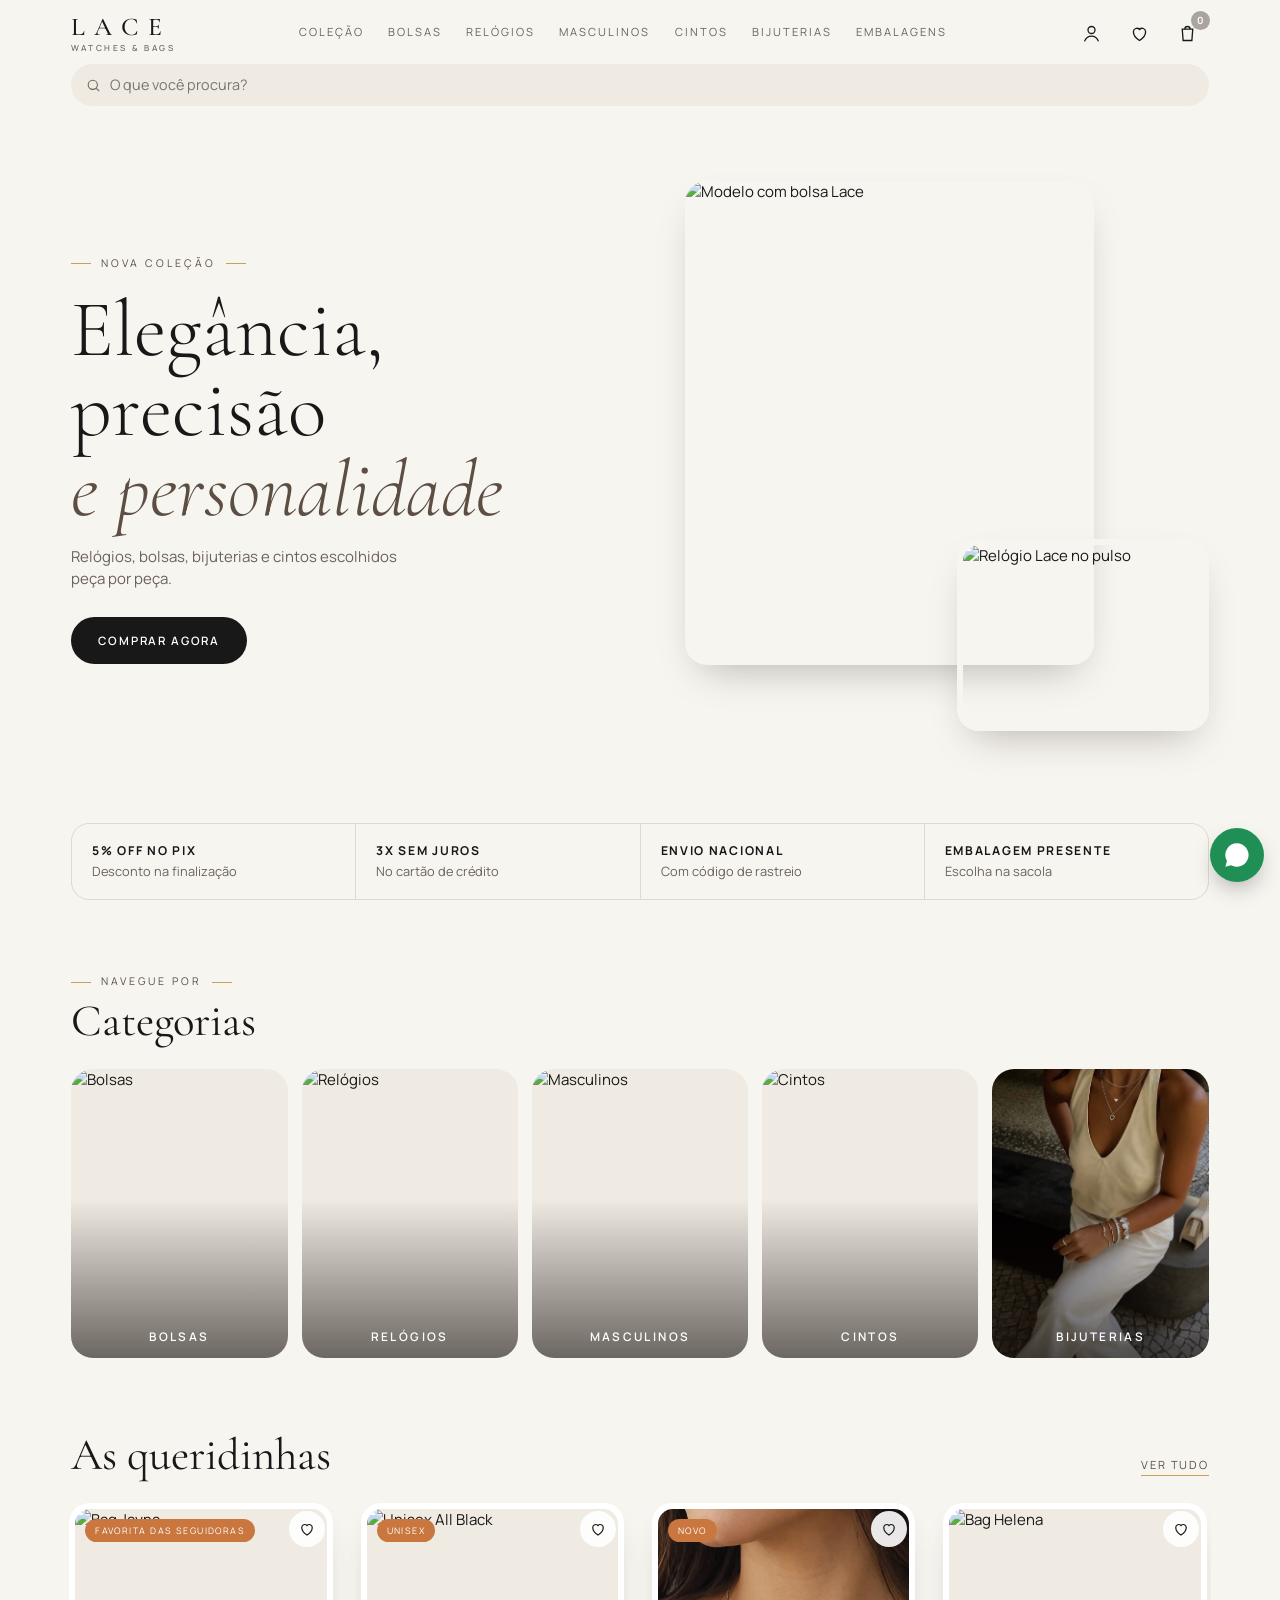
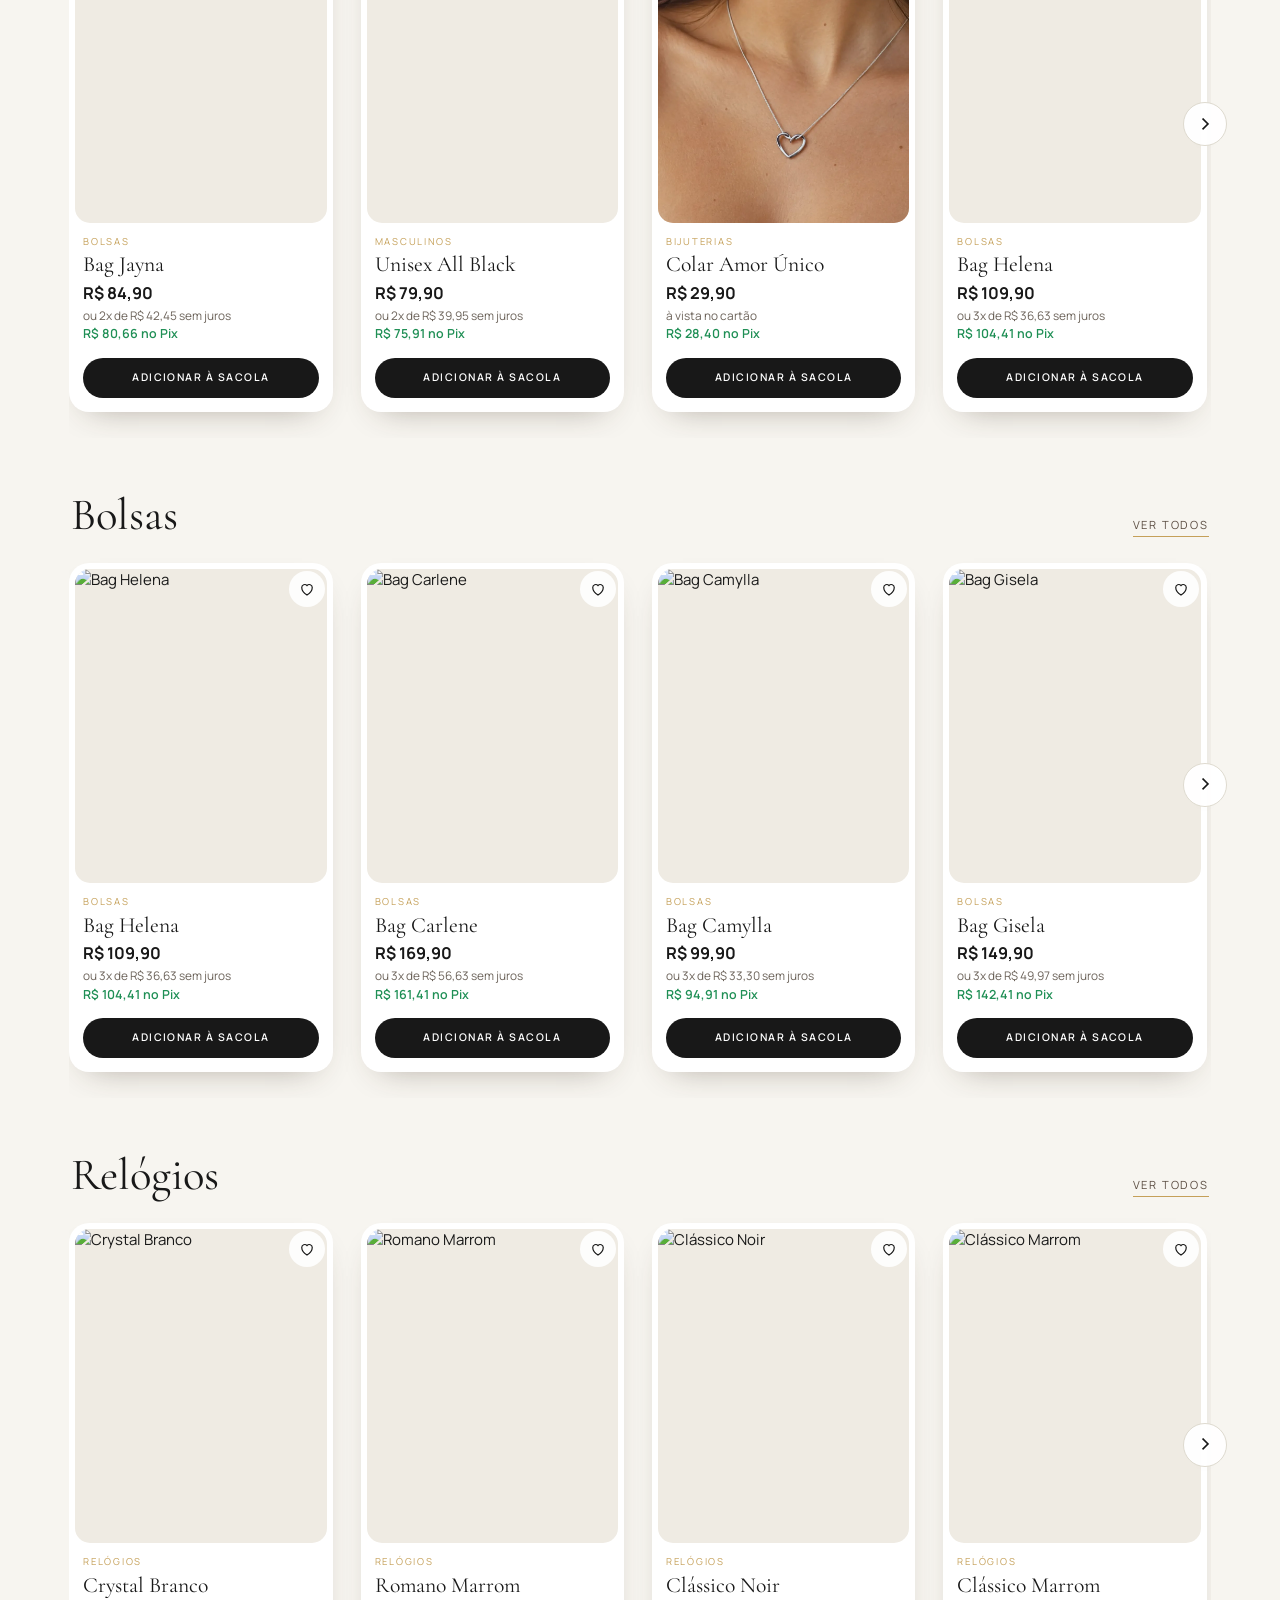
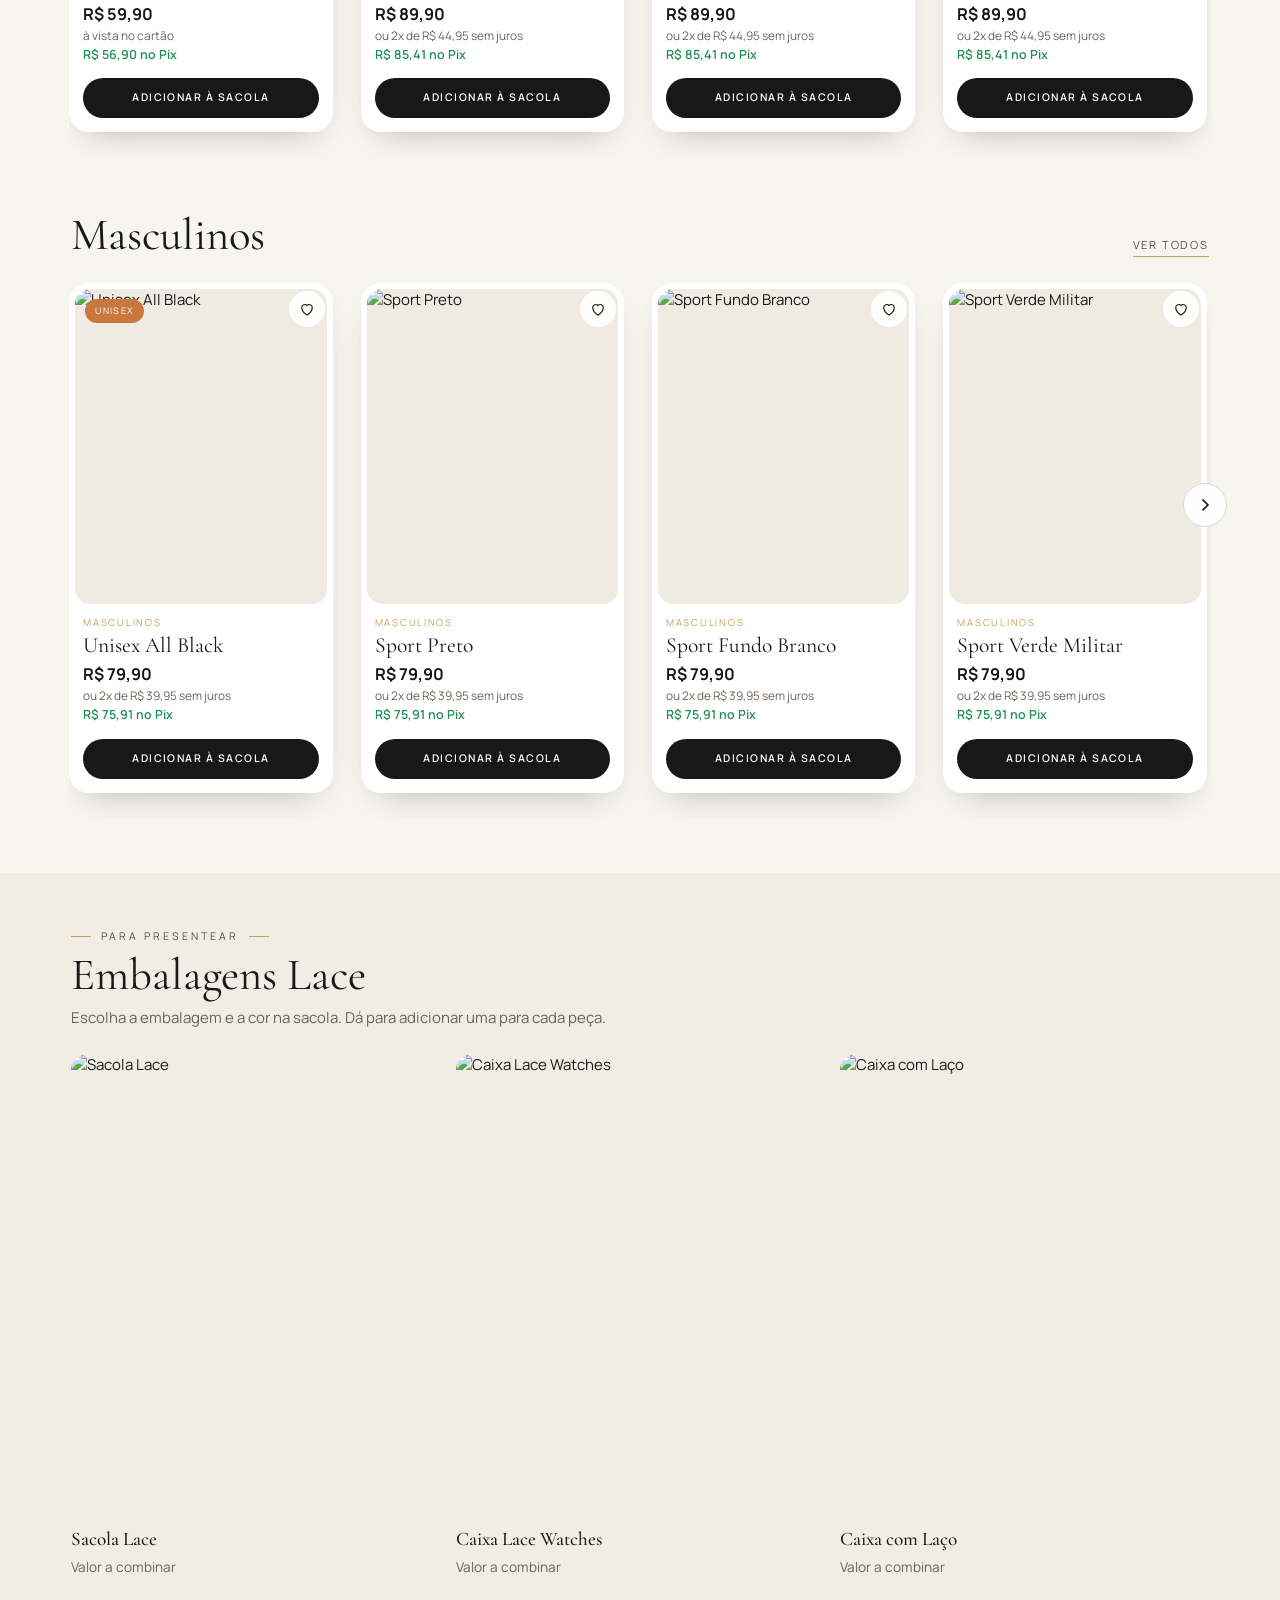
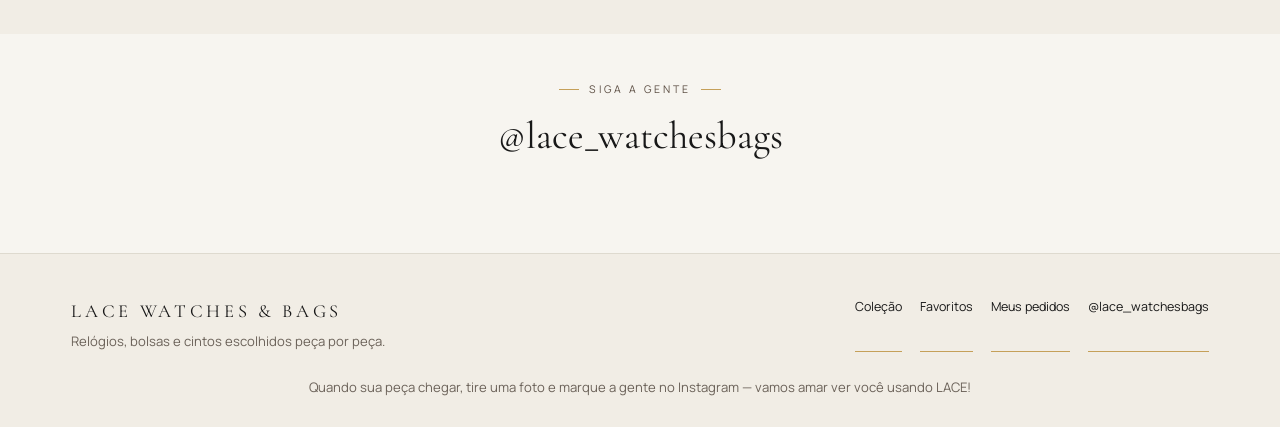
==== index.html @ 37b1eddb "Bijuterias, visual suave e movimento (transições, rolagem suave, zoom, carrosséis) Co-Authored-By: C" ====
<!DOCTYPE html>
<html lang="pt-BR">
<head>
<meta charset="UTF-8" />
<meta name="viewport" content="width=device-width, initial-scale=1.0" />
<title>Lace Watches & Bags</title>
<meta name="description" content="Lace Watches & Bags — relógios, bolsas e cintos. Pix com desconto, parcelamento e envio para todo o Brasil." />
<meta name="theme-color" content="#F7F5F0" />

<link rel="preconnect" href="https://fonts.googleapis.com">
<link rel="preconnect" href="https://fonts.gstatic.com" crossorigin>
<link href="https://fonts.googleapis.com/css2?family=Cormorant+Garamond:ital,wght@0,300;0,400;0,500;0,600;1,400&family=Manrope:wght@400;500;600;700&display=swap" rel="stylesheet">
<link rel="stylesheet" href="https://cdnjs.cloudflare.com/ajax/libs/animate.css/4.1.1/animate.min.css" />
<link rel="stylesheet" href="https://cdn.jsdelivr.net/npm/lenis@1.3.24/dist/lenis.css" />
<link rel="stylesheet" href="css/style.css" />
</head>
<body>

<div class="aviso" id="aviso" hidden></div>

<header class="topbar" id="topbar">
  <div class="wrap topbar-in">
    <button class="icon-btn menu-btn" id="menuBtn" aria-label="Abrir menu" aria-expanded="false">
      <svg viewBox="0 0 24 24" fill="none" stroke="currentColor" stroke-width="1.5"><path d="M4 7h16M4 12h16M4 17h16"/></svg>
    </button>
    <a href="#" class="logo">LACE<span>watches &amp; bags</span></a>
    <nav class="topnav" id="nav" aria-label="Categorias"></nav>
    <div class="top-icons">
      <a href="#pedidos" class="icon-btn" aria-label="Meus pedidos" title="Meus pedidos">
        <svg viewBox="0 0 24 24" fill="none" stroke="currentColor" stroke-width="1.5"><circle cx="12" cy="8" r="4"/><path d="M4 21c1.5-4 4.5-6 8-6s6.5 2 8 6"/></svg>
      </a>
      <a href="#favoritos" class="icon-btn fav-top" aria-label="Favoritos" title="Favoritos">
        <svg viewBox="0 0 24 24" fill="none" stroke="currentColor" stroke-width="1.5"><path d="M12 20s-7-4.4-7-10a4 4 0 0 1 7-2.6A4 4 0 0 1 19 10c0 5.6-7 10-7 10Z"/></svg>
        <span class="mini-count" id="favCount" hidden>0</span>
      </a>
      <button class="icon-btn cart-btn" id="cartBtn" aria-label="Abrir sacola">
        <svg viewBox="0 0 24 24" fill="none" stroke="currentColor" stroke-width="1.5"><path d="M6 7h12l-1 13H7L6 7Z"/><path d="M9 7a3 3 0 0 1 6 0"/></svg>
        <span class="cart-count" id="cartCount">0</span>
      </button>
    </div>
  </div>
  <div class="wrap">
    <form class="search" id="searchForm" role="search">
      <svg viewBox="0 0 24 24" fill="none" stroke="currentColor" stroke-width="1.5"><circle cx="11" cy="11" r="6.5"/><path d="m20 20-4-4"/></svg>
      <input type="search" id="searchInput" placeholder="O que você procura?" aria-label="Buscar produto" />
    </form>
  </div>
</header>

<main id="app" class="app" tabindex="-1">
  <div class="loading">Carregando a loja…</div>
</main>

<footer class="footer">
  <div class="wrap footer-in">
    <div>
      <div class="brand">Lace Watches &amp; Bags</div>
      <p>Relógios, bolsas e cintos escolhidos peça por peça.</p>
    </div>
    <div class="footer-links">
      <a href="#colecao">Coleção</a>
      <a href="#favoritos">Favoritos</a>
      <a href="#pedidos">Meus pedidos</a>
      <a id="instaLink" href="https://www.instagram.com/lace_watchesbags/" target="_blank" rel="noopener">@lace_watchesbags</a>
    </div>
  </div>
  <p class="footer-mini">Quando sua peça chegar, tire uma foto e marque a gente no Instagram — vamos amar ver você usando LACE!</p>
</footer>

<!-- Sacola -->
<div class="overlay" id="overlay" hidden></div>
<aside class="drawer" id="drawer" aria-label="Sacola de compras" hidden>
  <div class="drawer-head">
    <h3>Sua sacola</h3>
    <button class="icon-btn" id="closeCart" aria-label="Fechar sacola">✕</button>
  </div>
  <div class="drawer-body" id="cartItems"></div>
  <div class="drawer-foot" id="cartFoot">
    <div class="total-row"><span>Subtotal</span><strong id="cartTotal">R$ 0,00</strong></div>
    <p class="total-pix" id="cartPix"></p>
    <a class="btn-dark full" href="#checkout" id="goCheckout">Finalizar compra</a>
    <button class="link-btn" id="clearCart">Esvaziar sacola</button>
  </div>
</aside>

<!-- Menu (celular) -->
<aside class="side-menu" id="sideMenu" hidden>
  <div class="drawer-head"><h3>Menu</h3><button class="icon-btn" id="closeMenu" aria-label="Fechar menu">✕</button></div>
  <nav id="sideNav"></nav>
</aside>

<a class="wpp-float" id="wppFloat" href="#" target="_blank" rel="noopener" aria-label="Falar no WhatsApp" hidden>
  <svg viewBox="0 0 24 24" fill="currentColor"><path d="M12 2a10 10 0 0 0-8.6 15.1L2 22l5-1.3A10 10 0 1 0 12 2Zm4.5 12.1c-.2-.1-1.5-.7-1.7-.8-.2-.1-.4-.1-.6.1l-.8 1c-.1.2-.3.2-.5.1a6.7 6.7 0 0 1-3.3-2.9c-.2-.4.2-.4.7-1.3.1-.2 0-.3 0-.4l-.8-1.8c-.2-.5-.4-.4-.6-.4h-.5a1 1 0 0 0-.7.3 3 3 0 0 0-.9 2.2 5.2 5.2 0 0 0 1.1 2.7 11.8 11.8 0 0 0 4.5 4c1.7.7 2.3.8 3.2.6.5-.1 1.5-.6 1.7-1.2.2-.6.2-1.1.2-1.2-.1-.1-.3-.2-.5-.3Z"/></svg>
</a>

<div class="toast" id="toast" hidden></div>

<script src="https://cdnjs.cloudflare.com/ajax/libs/qrcode-generator/1.4.4/qrcode.min.js"></script>
<script src="js/firebase-config.js"></script>
<script src="js/db.js"></script>
<script src="js/pix.js"></script>
<script src="https://cdn.jsdelivr.net/npm/lenis@1.3.24/dist/lenis.min.js"></script>
<script src="js/motion.js"></script>
<script src="js/app.js"></script>
</body>
</html>
---- css/style.css ----
/* ==========================================================
   LACE WATCHES & BAGS — loja
   ========================================================== */
:root{
  --bg:#F7F5F0; --card:#EFEBE3; --panel:#FFFFFF; --line:#DEDACF;
  --ink:#181818; --ink-soft:#6B6259; --brown:#5C4E43; --gold:#C5A059; --sand:#D9BF9B;
  --accent:#C9773F; --ok:#1F8F55; --bad:#B3261E; --wpp:#1F8F55;
  --radius:4px; --shadow:0 18px 40px -18px rgba(40,30,20,.35);
  --serif:'Cormorant Garamond', Georgia, serif; --sans:'Manrope', system-ui, sans-serif;
  --animate-duration:.6s;
}
*{ box-sizing:border-box; margin:0; padding:0; }
html{ scroll-behavior:smooth; scroll-padding-top:120px; }
body{ background:var(--bg); color:var(--ink); font-family:var(--sans); font-size:15px; line-height:1.5; -webkit-font-smoothing:antialiased; overflow-x:hidden; }
body.locked{ overflow:hidden; }
img{ display:block; max-width:100%; }
a{ color:inherit; }
button{ font:inherit; cursor:pointer; color:inherit; }
input,select,textarea{ font:inherit; color:inherit; }
[hidden]{ display:none !important; }
.wrap{ width:100%; max-width:1240px; margin:0 auto; padding-left:max(16px,4vw); padding-right:max(16px,4vw); }
.narrow{ max-width:820px; }
.small{ font-size:.8rem; } .muted{ color:var(--ink-soft); } .mono{ font-family:ui-monospace,Menlo,monospace; font-size:1.05rem; letter-spacing:.05em; }
.eyebrow{ display:inline-flex; align-items:center; gap:10px; font-size:.66rem; letter-spacing:.28em; text-transform:uppercase; color:var(--brown); }
.eyebrow::before,.eyebrow::after{ content:""; width:20px; height:1px; background:var(--gold); }
.loading,.empty{ color:var(--ink-soft); padding:40px 0; text-align:center; grid-column:1/-1; }
.empty a{ color:var(--brown); }

/* ===== aviso + topo ===== */
.aviso{ background:var(--ink); color:#fff; text-align:center; font-size:.68rem; letter-spacing:.2em; text-transform:uppercase; padding:8px 16px; }
.topbar{ position:sticky; top:0; z-index:40; background:rgba(247,245,240,.92); backdrop-filter:blur(10px); border-bottom:1px solid transparent; transition:border-color .3s, box-shadow .3s; padding-bottom:10px; }
.topbar.scrolled{ border-color:var(--line); box-shadow:0 6px 20px -16px rgba(0,0,0,.4); }
.topbar-in{ display:flex; align-items:center; gap:18px; padding-top:12px; padding-bottom:10px; }
.logo{ text-decoration:none; font-family:var(--serif); font-size:1.6rem; letter-spacing:.35em; font-weight:500; display:flex; flex-direction:column; line-height:1; margin-right:auto; }
.logo span{ font-family:var(--sans); font-size:.52rem; letter-spacing:.3em; text-transform:uppercase; color:var(--ink-soft); margin-top:4px; }
.topnav{ display:flex; gap:24px; margin-right:auto; }
.topnav a{ text-decoration:none; font-size:.7rem; letter-spacing:.18em; text-transform:uppercase; color:var(--ink-soft); padding:4px 0; border-bottom:1px solid transparent; transition:.25s; }
.topnav a:hover,.topnav a.on{ color:var(--ink); border-color:var(--gold); }
.top-icons{ display:flex; gap:6px; }
.icon-btn{ position:relative; width:42px; height:42px; border-radius:50%; border:1px solid transparent; background:transparent; display:grid; place-items:center; text-decoration:none; transition:.25s; }
.icon-btn:hover{ border-color:var(--line); background:#fff; }
.icon-btn svg{ width:21px; height:21px; }
.menu-btn{ display:none; }
.cart-count,.mini-count{ position:absolute; top:-2px; right:-2px; min-width:19px; height:19px; padding:0 5px; border-radius:999px; background:var(--accent); color:#fff; font-size:.62rem; font-weight:700; display:grid; place-items:center; }
.cart-count.empty{ background:var(--ink-soft); opacity:.55; }
.search{ display:flex; align-items:center; gap:8px; background:#EFEBE3; border-radius:8px; padding:0 14px; height:42px; }
.search svg{ width:17px; height:17px; color:var(--ink-soft); flex:none; }
.search input{ border:none; outline:none; background:transparent; width:100%; font-size:.9rem; }

/* ===== botões ===== */
.btn-dark,.btn-line,.btn-light,.btn-wpp{ display:inline-flex; align-items:center; justify-content:center; gap:8px; text-decoration:none; border-radius:2px; padding:14px 26px; font-size:.72rem; letter-spacing:.16em; text-transform:uppercase; transition:.3s; border:1px solid transparent; font-weight:600; }
.btn-dark{ background:var(--ink); color:#fff; } .btn-dark:hover{ background:var(--brown); }
.btn-dark:disabled{ background:#b9b2a7; cursor:not-allowed; }
.btn-line{ background:transparent; border-color:var(--ink); color:var(--ink); padding:12px 18px; } .btn-line:hover{ background:var(--ink); color:#fff; }
.btn-light{ background:#fff; color:var(--ink); } .btn-light:hover{ background:var(--sand); }
.btn-wpp{ background:var(--wpp); color:#fff; } .btn-wpp:hover{ filter:brightness(1.08); }
.full{ width:100%; }
.link-btn{ border:none; background:none; color:var(--ink-soft); font-size:.72rem; text-decoration:underline; }

/* ===== hero ===== */
.hero{ position:relative; }
.slides{ position:relative; height:min(78vh,640px); min-height:380px; overflow:hidden; background:var(--card); }
.slide{ position:absolute; inset:0; opacity:0; transition:opacity 1s ease; }
.slide.on{ opacity:1; }
.slide-img{ width:100%; height:100%; object-fit:cover; }
.slide::after{ content:""; position:absolute; inset:0; background:linear-gradient(90deg,rgba(20,14,10,.55),rgba(20,14,10,.05) 65%); }
.slide-txt{ position:absolute; inset:auto 0 12%; z-index:2; color:#fff; display:flex; flex-direction:column; align-items:flex-start; gap:14px; }
.slide-txt h1{ font-family:var(--serif); font-weight:400; font-size:clamp(2.2rem,6vw,4.4rem); line-height:1; max-width:14ch; text-wrap:balance; }
.slide-txt p{ max-width:40ch; font-size:1rem; opacity:.9; }
.dots{ position:absolute; bottom:18px; left:50%; transform:translateX(-50%); display:flex; gap:8px; z-index:3; }
.dots button{ width:9px; height:9px; border-radius:50%; border:1px solid #fff; background:transparent; padding:0; }
.dots button.on{ background:#fff; }
.hero-default{ display:grid; grid-template-columns:1.05fr 1fr; gap:clamp(24px,5vw,72px); align-items:center; padding-top:clamp(28px,5vw,70px); padding-bottom:clamp(28px,5vw,70px); }
.hero-text h1{ font-family:var(--serif); font-weight:300; font-size:clamp(2.6rem,6.5vw,5rem); line-height:1; margin:18px 0 16px; text-wrap:balance; }
.hero-text h1 em{ color:var(--brown); }
.hero-text p{ color:var(--ink-soft); margin-bottom:26px; max-width:40ch; }
.hero-media{ position:relative; aspect-ratio:1/1.05; max-width:100%; }
.hero-media img{ position:absolute; object-fit:cover; border-radius:var(--radius); box-shadow:var(--shadow); }
.hm-a{ inset:0 22% 12% 0; width:78%; height:88%; }
.hm-b{ width:48%; aspect-ratio:1100/841; right:0; bottom:0; border:6px solid var(--bg); }

/* ===== vantagens ===== */
.perks{ display:grid; grid-template-columns:repeat(auto-fit,minmax(170px,1fr)); gap:1px; background:var(--line); border:1px solid var(--line); margin-top:28px; margin-bottom:10px; padding:0 !important; max-width:calc(1240px - 8vw); }
.perks div{ background:var(--bg); padding:18px 20px; display:flex; flex-direction:column; gap:2px; }
.perks b{ font-size:.76rem; letter-spacing:.14em; text-transform:uppercase; }
.perks span{ font-size:.8rem; color:var(--ink-soft); }

/* ===== seções ===== */
.sec{ padding-top:clamp(36px,5vw,64px); padding-bottom:10px; }
.sec-head{ display:flex; flex-direction:column; gap:8px; margin-bottom:24px; }
.sec-head.row{ flex-direction:row; align-items:baseline; justify-content:space-between; }
.sec-head h2,.h1{ font-family:var(--serif); font-weight:400; font-size:clamp(1.9rem,4vw,2.8rem); line-height:1.05; text-wrap:balance; }
.sec-head p{ color:var(--ink-soft); max-width:60ch; }
.more{ font-size:.7rem; letter-spacing:.16em; text-transform:uppercase; color:var(--brown); text-decoration:none; border-bottom:1px solid var(--gold); padding-bottom:2px; white-space:nowrap; }
.cats{ display:grid; grid-template-columns:repeat(auto-fit,minmax(150px,1fr)); gap:14px; }
.cat{ position:relative; aspect-ratio:3/4; border-radius:var(--radius); overflow:hidden; text-decoration:none; background:var(--card); }
.cat img{ width:100%; height:100%; object-fit:cover; transition:transform .9s; }
.cat:hover img{ transform:scale(1.06); }
.cat::after{ content:""; position:absolute; inset:0; background:linear-gradient(transparent 45%,rgba(20,14,10,.6)); }
.cat span{ position:absolute; left:14px; bottom:12px; z-index:2; color:#fff; font-size:.74rem; letter-spacing:.2em; text-transform:uppercase; font-weight:600; }

/* ===== grade / cartões ===== */
.grid{ display:grid; grid-template-columns:repeat(auto-fill,minmax(230px,1fr)); gap:clamp(14px,2.2vw,28px); }
.card{ position:relative; background:var(--card); border:1px solid var(--line); border-radius:var(--radius); overflow:hidden; display:flex; flex-direction:column; transition:box-shadow .4s, transform .4s; }
.card.pre{ opacity:0; }
.card:hover{ box-shadow:var(--shadow); transform:translateY(-3px); }
.card-media{ position:relative; aspect-ratio:4/5; overflow:hidden; display:block; background:var(--bg); }
.card-media img{ position:absolute; inset:0; width:100%; height:100%; object-fit:cover; transition:transform .9s cubic-bezier(.2,.7,.2,1), opacity .5s; }
.card-media img.alt{ opacity:0; }
.card:hover .card-media img{ transform:scale(1.05); }
.card:hover .card-media img.alt{ opacity:1; }
.card.soldout .card-media img{ filter:grayscale(.7); }
.card.soldout .card-media img:not(.alt){ opacity:.6; }
.card.soldout .card-media img.alt{ opacity:0; }
.card.soldout:hover .card-media img.alt{ opacity:.6; }
.card.soldout:hover .card-media img:not(.alt){ opacity:0; }
.tag{ position:absolute; top:10px; left:10px; z-index:2; font-size:.56rem; letter-spacing:.16em; text-transform:uppercase; color:#fff; background:rgba(24,24,24,.6); padding:5px 10px; border-radius:999px; }
.tag.selo{ background:var(--accent); }
.fav{ position:absolute; top:8px; right:8px; z-index:3; width:36px; height:36px; border-radius:50%; border:none; background:rgba(255,255,255,.9); display:grid; place-items:center; }
.fav svg{ width:18px; height:18px; fill:none; stroke:var(--ink); stroke-width:1.6; transition:.25s; }
.fav.on svg{ fill:var(--accent); stroke:var(--accent); }
.fav.big{ width:44px; height:44px; top:12px; right:12px; }
.card-info{ padding:14px 14px 16px; display:flex; flex-direction:column; gap:4px; flex:1; border-top:1px solid var(--line); }
.kicker{ font-size:.6rem; letter-spacing:.18em; text-transform:uppercase; color:var(--gold); }
.card-name{ font-family:var(--serif); font-size:1.35rem; line-height:1.1; text-decoration:none; }
.card-price{ display:flex; flex-direction:column; gap:1px; margin-bottom:10px; }
.price{ font-weight:700; color:var(--ink); font-size:1.02rem; } .price small{ font-weight:500; color:var(--ink-soft); font-size:.7rem; margin-right:4px; }
.price s{ color:var(--ink-soft); font-weight:400; font-size:.78rem; margin-left:6px; }
.price.tbd,.tbd{ color:var(--brown); font-style:italic; }
.parc{ font-size:.74rem; color:var(--ink-soft); }
.pix{ font-size:.78rem; color:var(--ok); font-weight:600; }
.btn-add{ margin-top:auto; width:100%; border:none; background:var(--ink); color:#fff; padding:12px; border-radius:2px; font-size:.66rem; letter-spacing:.14em; text-transform:uppercase; font-weight:600; transition:background .3s; }
.btn-add:hover{ background:var(--brown); } .btn-add:disabled{ background:#b9b2a7; cursor:not-allowed; } .btn-add.done{ background:var(--ok); }

/* ===== lista ===== */
.toolbar{ display:flex; flex-wrap:wrap; gap:12px; justify-content:space-between; align-items:center; border-bottom:1px solid var(--line); padding-bottom:16px; margin-bottom:12px; }
.chips{ display:flex; gap:8px; flex-wrap:wrap; }
.chip{ border:1px solid var(--line); border-radius:999px; padding:8px 16px; font-size:.68rem; letter-spacing:.14em; text-transform:uppercase; text-decoration:none; color:var(--ink-soft); transition:.25s; }
.chip:hover{ border-color:var(--gold); color:var(--ink); } .chip.on{ background:var(--ink); color:#fff; border-color:var(--ink); }
#ordem{ height:40px; border:1px solid var(--line); background:#fff; border-radius:999px; padding:0 14px; font-size:.8rem; }
.result-info{ font-size:.75rem; color:var(--ink-soft); margin-bottom:18px; }

/* ===== produto ===== */
.crumbs{ font-size:.75rem; color:var(--ink-soft); padding-top:18px; }
.crumbs a{ text-decoration:none; } .crumbs a:hover{ color:var(--ink); }
.prod{ display:grid; grid-template-columns:1.1fr 1fr; gap:clamp(22px,4vw,56px); padding-top:18px; padding-bottom:10px; }
.gal{ display:flex; flex-direction:column; gap:10px; min-width:0; }
.gal-main{ position:relative; aspect-ratio:4/5; background:var(--card); border-radius:var(--radius); overflow:hidden; }
.gal-main img{ width:100%; height:100%; object-fit:cover; }
.thumbs{ display:flex; gap:8px; flex-wrap:wrap; }
.thumbs button{ width:68px; height:82px; padding:0; border:2px solid transparent; border-radius:3px; overflow:hidden; background:none; opacity:.6; transition:.25s; }
.thumbs button.on,.thumbs button:hover{ border-color:var(--gold); opacity:1; }
.thumbs img{ width:100%; height:100%; object-fit:cover; }
.pinfo{ display:flex; flex-direction:column; gap:10px; min-width:0; }
.pinfo h1{ font-family:var(--serif); font-weight:400; font-size:clamp(2rem,4vw,2.8rem); line-height:1; }
.pprice{ display:flex; flex-direction:column; gap:2px; padding:6px 0; }
.pprice .price{ font-size:1.5rem; } .pprice .pix{ font-size:.92rem; } .pprice .parc{ font-size:.85rem; }
.pdesc{ color:var(--ink-soft); }
.opt-label{ font-size:.62rem; letter-spacing:.16em; text-transform:uppercase; color:var(--gold); margin-top:6px; }
.opts{ display:flex; flex-wrap:wrap; gap:6px; }
.opt{ border:1px solid var(--line); background:var(--bg); color:var(--ink-soft); font-size:.76rem; padding:8px 14px; border-radius:999px; transition:.25s; }
.opt:hover{ border-color:var(--gold); color:var(--ink); } .opt.on{ background:var(--brown); border-color:var(--brown); color:#fff; }
.opt.off{ opacity:.45; text-decoration:line-through; cursor:not-allowed; }
.stock-note{ font-size:.75rem; color:var(--accent); font-weight:600; } .stock-note:empty{ display:none; }
.buy{ display:flex; gap:10px; margin-top:8px; } .buy .btn-dark{ flex:1; }
.qty{ display:inline-flex; align-items:center; border:1px solid var(--line); border-radius:999px; background:#fff; }
.qty button{ width:40px; height:44px; border:none; background:none; font-size:1.1rem; } .qty span{ min-width:26px; text-align:center; font-weight:600; }
.qty.small button{ width:28px; height:28px; font-size:1rem; } .qty.small span{ min-width:20px; font-size:.8rem; }
.ship{ margin-top:12px; display:flex; flex-direction:column; gap:6px; }
.ship label{ font-size:.66rem; letter-spacing:.14em; text-transform:uppercase; color:var(--ink-soft); }
.ship div{ display:flex; gap:8px; } .ship input{ flex:1; min-width:0; border:1px solid var(--line); border-radius:3px; padding:10px 12px; background:#fff; }
.ship-res{ font-size:.85rem; }
.pnotes{ list-style:none; margin-top:10px; border-top:1px solid var(--line); padding-top:12px; display:flex; flex-direction:column; gap:6px; font-size:.84rem; color:var(--ink-soft); }
.pnotes li::before{ content:"— "; color:var(--gold); }

/* ===== embalagens (início) ===== */
.emb-sec{ background:#F1EDE5; margin-top:clamp(36px,5vw,64px); padding:clamp(36px,5vw,56px) 0; }
.emb-sec .sec{ padding:0; }
.emb-row{ display:grid; grid-template-columns:repeat(auto-fit,minmax(180px,1fr)); gap:16px; }
.emb-tile{ text-decoration:none; display:flex; flex-direction:column; gap:4px; }
.emb-tile img{ aspect-ratio:4/5; object-fit:cover; border-radius:var(--radius); margin-bottom:6px; width:100%; }
.emb-tile b{ font-family:var(--serif); font-weight:500; font-size:1.2rem; } .emb-tile span{ color:var(--ink-soft); font-size:.85rem; }
.insta{ text-align:center; padding-top:48px; padding-bottom:48px; display:flex; flex-direction:column; align-items:center; gap:10px; }
.insta a{ font-family:var(--serif); font-size:clamp(1.6rem,4vw,2.4rem); text-decoration:none; }

/* ===== sacola ===== */
.overlay{ position:fixed; inset:0; z-index:60; background:rgba(24,20,16,.45); backdrop-filter:blur(2px); --animate-duration:.3s; }
.drawer,.side-menu{ position:fixed; top:0; bottom:0; z-index:70; width:min(420px,100%); background:var(--bg); display:flex; flex-direction:column; box-shadow:-20px 0 50px -20px rgba(0,0,0,.4); --animate-duration:.4s; }
.drawer{ right:0; } .side-menu{ left:0; width:min(320px,86%); }
.side-menu nav{ display:flex; flex-direction:column; padding:10px 24px; }
.side-menu nav a{ padding:12px 0; border-bottom:1px solid var(--line); text-decoration:none; font-size:.8rem; letter-spacing:.14em; text-transform:uppercase; }
.side-menu hr{ border:none; height:16px; }
.drawer-head{ display:flex; justify-content:space-between; align-items:center; padding:18px 24px; border-bottom:1px solid var(--line); }
.drawer-head h3{ font-family:var(--serif); font-weight:500; font-size:1.6rem; }
.drawer-head .icon-btn{ border-color:var(--line); background:#fff; }
.drawer-body{ flex:1; overflow-y:auto; padding:8px 24px; }
.cart-empty{ text-align:center; padding:50px 10px; display:flex; flex-direction:column; align-items:center; gap:14px; color:var(--ink-soft); }
.cart-empty p{ font-family:var(--serif); font-size:1.4rem; color:var(--ink); }
.ci{ display:grid; grid-template-columns:64px 1fr auto; gap:12px; padding:14px 0; border-bottom:1px solid var(--line); align-items:center; --animate-duration:.35s; }
.ci img{ width:64px; height:78px; object-fit:cover; border-radius:3px; background:var(--card); }
.ci h4{ font-family:var(--serif); font-size:1.1rem; font-weight:500; line-height:1.1; }
.ci-opt{ font-size:.72rem; color:var(--ink-soft); } .ci-price{ font-size:.82rem; font-weight:700; margin:3px 0 6px; }
.ci-remove{ border:none; background:none; color:var(--ink-soft); font-size:.7rem; text-decoration:underline; align-self:start; }
.drawer-foot{ padding:16px 24px 22px; border-top:1px solid var(--line); background:#F1EDE5; display:flex; flex-direction:column; gap:8px; }
.total-row{ display:flex; justify-content:space-between; align-items:baseline; } .total-row span{ font-size:.7rem; letter-spacing:.18em; text-transform:uppercase; color:var(--ink-soft); } .total-row strong{ font-size:1.35rem; }
.total-pix{ font-size:.82rem; color:var(--ok); font-weight:600; margin-top:-6px; } .total-pix:empty{ display:none; }
.emb-box{ margin:16px 0 8px; padding:14px; background:#F1EDE5; border:1px solid var(--line); border-radius:6px; }
.emb-box h5{ font-family:var(--serif); font-size:1.25rem; font-weight:500; } .emb-box > p{ font-size:.75rem; color:var(--ink-soft); margin:2px 0 10px; }
.emb-list{ display:flex; flex-direction:column; gap:8px; }
.emb-card{ display:grid; grid-template-columns:64px 1fr; gap:10px; background:var(--bg); border:1px solid var(--line); border-radius:4px; padding:8px; }
.emb-card img{ width:64px; height:78px; object-fit:cover; border-radius:3px; }
.emb-info{ display:flex; flex-direction:column; gap:4px; min-width:0; }
.emb-info strong{ font-family:var(--serif); font-size:1.05rem; font-weight:500; } .emb-price{ font-size:.76rem; font-weight:700; }
.emb-info .opt{ font-size:.62rem; padding:4px 8px; }
.btn-emb{ align-self:flex-start; border:1px solid var(--ink); background:transparent; font-size:.62rem; letter-spacing:.12em; text-transform:uppercase; padding:6px 10px; border-radius:2px; }
.btn-emb:hover{ background:var(--ink); color:#fff; }

/* ===== checkout ===== */
.co{ display:grid; grid-template-columns:1.4fr 1fr; gap:28px; align-items:start; }
.co-main{ display:flex; flex-direction:column; gap:18px; min-width:0; }
.co-box{ border:1px solid var(--line); border-radius:6px; background:var(--panel); padding:20px; display:flex; flex-direction:column; gap:12px; min-width:0; }
.co-box legend{ font-family:var(--serif); font-size:1.35rem; padding:0 6px; }
.co label{ display:flex; flex-direction:column; gap:5px; font-size:.68rem; letter-spacing:.1em; text-transform:uppercase; color:var(--ink-soft); min-width:0; }
.co label em{ text-transform:none; letter-spacing:0; }
.co input:not([type=radio]),.co textarea{ border:1px solid var(--line); border-radius:3px; padding:11px 12px; background:#fff; font-size:.95rem; text-transform:none; letter-spacing:0; color:var(--ink); width:100%; }
.co input:focus,.co textarea:focus{ outline:2px solid var(--gold); outline-offset:0; }
.co label.err input{ border-color:var(--bad); }
.two{ display:grid; grid-template-columns:1fr 1fr; gap:12px; align-items:end; }
.three{ display:grid; grid-template-columns:1.3fr 1.3fr .5fr; gap:12px; }
.cep-msg{ font-size:.8rem; color:var(--ink-soft); padding-bottom:12px; }
.radios{ display:flex; flex-direction:column; gap:8px; }
.radio{ flex-direction:row !important; align-items:flex-start; gap:12px !important; border:1px solid var(--line); border-radius:4px; padding:12px 14px; cursor:pointer; text-transform:none !important; letter-spacing:0 !important; color:var(--ink) !important; font-size:.92rem !important; }
.radio input{ margin-top:4px; accent-color:var(--ink); }
.radio span{ display:flex; flex-direction:column; } .radio small{ color:var(--ink-soft); font-size:.78rem; }
.radio:has(input:checked){ border-color:var(--ink); background:#FBFAF7; }
.co-sum{ position:sticky; top:130px; border:1px solid var(--line); border-radius:6px; background:#F1EDE5; padding:20px; display:flex; flex-direction:column; gap:12px; min-width:0; }
.co-sum h3,.ped-box h3,.pay-box h3{ font-family:var(--serif); font-weight:500; font-size:1.35rem; }
.si{ display:grid; grid-template-columns:46px 1fr auto; gap:10px; align-items:center; font-size:.85rem; margin-bottom:8px; }
.si img{ width:46px; height:56px; object-fit:cover; border-radius:3px; }
.si small{ display:block; color:var(--ink-soft); }
.cupom{ display:flex; gap:8px; } .cupom input{ flex:1; min-width:0; border:1px solid var(--line); border-radius:3px; padding:10px 12px; background:#fff; text-transform:uppercase; }
.cupom-msg{ font-size:.78rem; margin-top:-6px; } .cupom-msg:empty{ display:none; } .cupom-msg.ok{ color:var(--ok); } .cupom-msg.err{ color:var(--bad); }
.tl{ display:flex; justify-content:space-between; gap:12px; font-size:.9rem; padding:3px 0; }
.tl.ok{ color:var(--ok); } .tl.big{ font-size:1.15rem; font-weight:700; border-top:1px solid var(--line); padding-top:10px; margin-top:4px; }

/* ===== pedido ===== */
.ok-banner{ background:#E5F3EA; border:1px solid #BFE0CB; color:#13603A; border-radius:6px; padding:14px 16px; margin-bottom:18px; }
.steps{ list-style:none; display:grid; grid-template-columns:repeat(4,1fr); gap:6px; margin:6px 0 22px; counter-reset:s; }
.steps li{ font-size:.68rem; letter-spacing:.08em; text-transform:uppercase; color:var(--ink-soft); border-top:3px solid var(--line); padding-top:8px; }
.steps li.on{ color:var(--ink); border-color:var(--ok); font-weight:600; }
.pay-box,.ped-box{ border:1px solid var(--line); border-radius:6px; background:var(--panel); padding:20px; display:flex; flex-direction:column; gap:12px; margin-bottom:16px; align-items:flex-start; }
.ped-box{ align-items:stretch; } .ped-box hr{ border:none; border-top:1px solid var(--line); }
.qr{ width:220px; max-width:100%; background:#fff; padding:8px; border:1px solid var(--line); border-radius:4px; }
.qr svg{ width:100%; height:auto; display:block; }
.copy{ display:flex; flex-direction:column; gap:4px; width:100%; font-size:.66rem; letter-spacing:.12em; text-transform:uppercase; color:var(--ink-soft); }
.copy textarea{ border:1px solid var(--line); border-radius:3px; padding:10px; font-family:ui-monospace,Menlo,monospace; font-size:.72rem; resize:none; background:#FBFAF7; width:100%; text-transform:none; letter-spacing:0; word-break:break-all; }
.ped-row{ display:grid; grid-template-columns:1fr auto auto; gap:14px; align-items:center; padding:14px; border:1px solid var(--line); border-radius:6px; background:var(--panel); margin-bottom:10px; text-decoration:none; }
.ped-row small{ display:block; color:var(--ink-soft); }
.pill{ font-size:.62rem; letter-spacing:.08em; text-transform:uppercase; border:1px solid currentColor; border-radius:999px; padding:2px 10px; color:var(--accent); white-space:nowrap; }
.pill.st-pago,.pill.st-enviado,.pill.st-entregue{ color:var(--ok); } .pill.st-cancelado{ color:#888; }

/* ===== rodapé / flutuantes ===== */
.footer{ border-top:1px solid var(--line); background:#F1EDE5; padding:44px 0 30px; margin-top:40px; }
.footer-in{ display:flex; flex-wrap:wrap; justify-content:space-between; gap:24px; }
.footer .brand{ font-family:var(--serif); letter-spacing:.2em; text-transform:uppercase; font-size:1.15rem; margin-bottom:6px; }
.footer p{ font-size:.82rem; color:var(--ink-soft); }
.footer-links{ display:flex; flex-wrap:wrap; gap:18px; font-size:.78rem; } .footer-links a{ text-decoration:none; border-bottom:1px solid var(--gold); }
.footer-mini{ text-align:center; margin-top:26px; padding:0 16px; }
.wpp-float{ position:fixed; right:max(16px,env(safe-area-inset-right)); bottom:max(18px,env(safe-area-inset-bottom)); z-index:45; width:54px; height:54px; border-radius:50%; background:var(--wpp); color:#fff; display:grid; place-items:center; box-shadow:0 10px 24px -8px rgba(0,0,0,.4); }
.wpp-float svg{ width:28px; height:28px; }
.toast{ position:fixed; left:50%; bottom:24px; transform:translateX(-50%); z-index:90; background:var(--ink); color:#fff; padding:12px 18px; border-radius:999px; font-size:.82rem; display:flex; align-items:center; gap:12px; box-shadow:var(--shadow); max-width:calc(100% - 32px); --animate-duration:.4s; }
.toast button{ background:none; border:none; color:var(--sand); font-size:.7rem; letter-spacing:.12em; text-transform:uppercase; text-decoration:underline; white-space:nowrap; }

/* ===== looks (clientes usando Lace) ===== */
.looks{ display:grid; grid-template-columns:repeat(auto-fill,minmax(200px,1fr)); gap:10px; }
.look{ position:relative; aspect-ratio:4/5; border:none; padding:0; border-radius:var(--radius); overflow:hidden; background:var(--card); cursor:zoom-in; }
.look img{ width:100%; height:100%; object-fit:cover; transition:transform .9s; }
.look:hover img{ transform:scale(1.05); }
.look-n{ position:absolute; top:10px; right:10px; display:inline-flex; align-items:center; gap:4px; background:rgba(255,255,255,.88); color:var(--ink); font-size:.66rem; font-weight:700; padding:4px 8px; border-radius:999px; }
.look-n svg{ width:13px; height:13px; }
.look-autor{ position:absolute; left:10px; bottom:10px; color:#fff; font-size:.72rem; font-weight:600; text-shadow:0 1px 6px rgba(0,0,0,.6); }
.lookbox{ position:fixed; inset:0; z-index:85; background:rgba(20,14,10,.72); display:grid; place-items:center; padding:16px; --animate-duration:.35s; }
.lookbox-card{ position:relative; background:var(--bg); border-radius:8px; width:min(980px,100%); max-height:calc(100vh - 32px); overflow:auto; display:grid; grid-template-columns:1.2fr 1fr; }
.lookbox-x{ position:absolute; top:10px; right:10px; z-index:5; background:#fff !important; border:1px solid var(--line) !important; }
.lookbox-img{ position:relative; background:#111; align-self:start; }
.lookbox-img > img{ width:100%; height:auto; display:block; }
.pin{ position:absolute; width:26px; height:26px; margin:-13px 0 0 -13px; border-radius:50%; border:none; background:rgba(255,255,255,.35); backdrop-filter:blur(2px); display:grid; place-items:center; padding:0; cursor:pointer; transition:transform .25s, background .25s; }
.pin span{ width:10px; height:10px; border-radius:50%; background:#fff; box-shadow:0 0 0 2px rgba(24,24,24,.35); }
.pin::after{ content:""; position:absolute; inset:0; border-radius:50%; border:1px solid rgba(255,255,255,.8); animation:pinPulse 2.4s ease-out infinite; }
.pin:hover,.pin.on{ transform:scale(1.15); background:rgba(255,255,255,.7); }
@keyframes pinPulse{ 0%{ transform:scale(1); opacity:.9; } 100%{ transform:scale(1.9); opacity:0; } }
.pin-pop{ position:absolute; z-index:4; transform:translateX(-50%); width:min(230px,80%); background:#fff; border-radius:6px; box-shadow:var(--shadow); padding:8px; }
.pin-pop.up{ transform:translate(-50%,-100%); }
.pin-pop a{ display:grid; grid-template-columns:52px 1fr; gap:10px; text-decoration:none; align-items:center; }
.pin-pop img{ width:52px; height:64px; object-fit:cover; border-radius:3px; }
.pin-pop b{ display:block; font-family:var(--serif); font-size:1.05rem; font-weight:500; line-height:1.1; }
.pin-pop em,.look-item em{ display:block; font-style:normal; font-weight:700; font-size:.82rem; }
.pin-pop small{ color:var(--brown); font-size:.7rem; }
.lookbox-info{ padding:26px 22px; display:flex; flex-direction:column; gap:10px; min-width:0; }
.look-by{ font-family:var(--serif); font-size:1.5rem; text-decoration:none; }
.lookbox-info p{ color:var(--ink-soft); }
.look-itens{ display:flex; flex-direction:column; gap:8px; }
.look-item{ display:grid; grid-template-columns:56px 1fr; gap:12px; align-items:center; text-decoration:none; border:1px solid var(--line); border-radius:4px; padding:6px; background:var(--panel); transition:border-color .25s; }
.look-item:hover{ border-color:var(--gold); }
.look-item img{ width:56px; height:68px; object-fit:cover; border-radius:3px; }
.look-item b{ display:block; font-family:var(--serif); font-size:1.1rem; font-weight:500; }
.look-item small{ display:block; color:var(--ink-soft); font-size:.74rem; }
@media (prefers-reduced-motion:reduce){ .pin::after{ animation:none; } }
@media (max-width:760px){ .lookbox-card{ grid-template-columns:1fr; } .looks{ grid-template-columns:repeat(2,minmax(0,1fr)); gap:8px; } }

/* ===== responsivo ===== */
@media (max-width:980px){
  .topnav{ display:none; } .menu-btn{ display:grid; }
  .logo{ margin-right:auto; }
  .co{ grid-template-columns:1fr; } .co-sum{ position:static; }
}
@media (max-width:860px){
  .hero-default{ grid-template-columns:1fr; text-align:center; } .hero-text p{ margin-left:auto; margin-right:auto; }
  .hero-text .eyebrow{ justify-content:center; } .hero-media{ max-width:440px; margin:0 auto; width:100%; }
  .prod{ grid-template-columns:1fr; }
}
@media (max-width:640px){
  .grid{ grid-template-columns:repeat(2,minmax(0,1fr)); gap:10px; }
  .card-info{ padding:10px 10px 12px; } .card-name{ font-size:1.1rem; }
  .parc{ display:none; } .btn-add{ font-size:.58rem; letter-spacing:.08em; padding:10px 6px; }
  .cats{ grid-template-columns:repeat(3,minmax(0,1fr)); gap:8px; } .cat span{ font-size:.6rem; letter-spacing:.12em; left:8px; }
  .two,.three{ grid-template-columns:1fr; }
  .steps li{ font-size:.56rem; }
  .ped-row{ grid-template-columns:1fr auto; } .ped-row > b{ grid-column:2; }
  .toolbar{ flex-direction:column; align-items:stretch; } .chips{ flex-wrap:nowrap; overflow-x:auto; scrollbar-width:none; } .chip{ white-space:nowrap; }
  .top-icons .icon-btn{ width:38px; height:38px; }
}
@media (prefers-reduced-motion:reduce){ .card.pre{ opacity:1 !important; } *{ transition:none !important; } }
button:focus-visible,a:focus-visible,input:focus-visible,select:focus-visible{ outline:2px solid var(--gold); outline-offset:2px; }

/* ==========================================================
   VISUAL B · SUAVE — cantos arredondados, pílulas, sombras leves
   ========================================================== */
:root{ --radius:18px; --r-md:14px; --r-sm:10px; --shadow-soft:0 14px 32px -20px rgba(58,42,26,.45); }
.search{ border-radius:999px; }
.btn-dark,.btn-line,.btn-light,.btn-wpp,.btn-add,.btn-emb{ border-radius:999px; }
.slides{ border-radius:0 0 28px 28px; }
.perks{ border-radius:var(--radius); overflow:hidden; }
.cat{ border-radius:22px; }
.cat span{ left:50%; transform:translateX(-50%); white-space:nowrap; }
/* cards: sem borda, foto recuada com cantos próprios */
.card{ background:var(--panel); border:none; border-radius:20px; box-shadow:var(--shadow-soft); }
.card:hover{ box-shadow:0 22px 44px -22px rgba(58,42,26,.55); }
.card-media{ margin:6px 6px 0; border-radius:15px; background:var(--card); isolation:isolate; }
.card-info{ border-top:none; padding:12px 14px 14px; }
.tag{ top:10px; left:10px; }
.gal-main{ border-radius:22px; }
.thumbs button{ border-radius:10px; }
.ship input,.co input:not([type=radio]),.co textarea,.cupom input{ border-radius:12px; }
.co select{ border-radius:12px; }
.radio{ border-radius:14px; }
.co-box,.co-sum,.pay-box,.ped-box,.ped-row,.emb-box,.ok-banner{ border-radius:20px; }
.emb-card,.look-item{ border-radius:14px; }
.ci img,.si img,.emb-card img,.look-item img,.pin-pop img{ border-radius:10px; }
.emb-tile img{ border-radius:16px; }
.qr{ border-radius:14px; }
.copy textarea{ border-radius:12px; }
.drawer{ border-radius:24px 0 0 24px; } .side-menu{ border-radius:0 24px 24px 0; }
.look{ border-radius:20px; }
.lookbox-card{ border-radius:24px; }
.pin-pop{ border-radius:14px; }
.hero-media img{ border-radius:22px; }
@media (max-width:760px){
  .card{ border-radius:16px; } .card-media{ margin:5px 5px 0; border-radius:12px; }
  .cat{ border-radius:18px; }
  .slides{ border-radius:0 0 22px 22px; }
  .drawer{ border-radius:0; }
}

/* ===== movimento ===== */
html.lenis, html.lenis body{ height:auto; }
.lenis:not(.lenis-autoToggle).lenis-stopped{ overflow:clip; }
html.lenis{ scroll-behavior:auto; }
/* transições entre páginas */
.topbar{ view-transition-name:topo; }
.wpp-float{ view-transition-name:wpp; }
::view-transition-old(root){ animation:.28s ease both vt-sai; }
::view-transition-new(root){ animation:.42s cubic-bezier(.2,.7,.2,1) both vt-entra; }
::view-transition-group(foto-produto){ animation-duration:.55s; animation-timing-function:cubic-bezier(.3,.7,.1,1); }
::view-transition-image-pair(foto-produto){ isolation:auto; }
::view-transition-old(foto-produto),::view-transition-new(foto-produto){ animation:none; mix-blend-mode:normal; height:100%; object-fit:cover; overflow:clip; }
@keyframes vt-sai{ to{ opacity:0; } }
@keyframes vt-entra{ from{ opacity:0; transform:translateY(14px); } }
/* revelar ao rolar */
.rv{ opacity:0; transform:translateY(22px); transition:opacity .8s cubic-bezier(.2,.7,.2,1) var(--rv-d,0ms), transform .8s cubic-bezier(.2,.7,.2,1) var(--rv-d,0ms); }
.rv.rv-on{ opacity:1; transform:none; }
/* carrosséis */
.rail{ position:relative; }
.rail-track{ display:grid; grid-auto-flow:column; grid-template-columns:none !important; grid-auto-columns:calc((100% - 3 * clamp(14px,2.2vw,28px)) / 4); overflow-x:auto; overscroll-behavior-x:contain; scroll-snap-type:x mandatory; scrollbar-width:none; padding:6px 2px 26px; margin:-6px -2px -20px; cursor:grab; }
.rail-track::-webkit-scrollbar{ display:none; }
.rail-track > *{ scroll-snap-align:start; }
.rail-track.arrastando{ cursor:grabbing; scroll-snap-type:none; user-select:none; }
.rail-track.arrastando *{ pointer-events:none; }
.rail-track.looks{ grid-auto-columns:calc((100% - 3 * 10px) / 4); gap:10px; }
.rail-prev,.rail-next{ position:absolute; top:38%; z-index:5; width:44px; height:44px; border-radius:50%; border:1px solid var(--line); background:rgba(255,255,255,.95); box-shadow:var(--shadow-soft); font-size:1.6rem; line-height:1; color:var(--ink); display:grid; place-items:center; padding-bottom:3px; transition:opacity .3s, transform .3s; }
.rail-prev{ left:-18px; } .rail-next{ right:-18px; }
.rail-prev:hover,.rail-next:hover{ transform:scale(1.08); }
.rail-prev:disabled,.rail-next:disabled,.rail.sem-setas .rail-prev,.rail.sem-setas .rail-next{ opacity:0; pointer-events:none; }
/* zoom da galeria */
.gal-main.zoomavel{ cursor:zoom-in; touch-action:pan-y; }
.gal-main.zoomavel::after{ content:""; position:absolute; right:14px; bottom:14px; width:40px; height:40px; border-radius:50%; background:rgba(255,255,255,.92) url("data:image/svg+xml,%3Csvg xmlns='http://www.w3.org/2000/svg' viewBox='0 0 24 24' fill='none' stroke='%23181818' stroke-width='1.7' stroke-linecap='round'%3E%3Ccircle cx='11' cy='11' r='6.5'/%3E%3Cpath d='M16 16l4 4M11 8.5v5M8.5 11h5'/%3E%3C/svg%3E") center/20px no-repeat; box-shadow:var(--shadow-soft); pointer-events:none; }
.slides{ touch-action:pan-y; }
.pswp{ --pswp-bg:#120d09; }
@media (max-width:1000px){ .rail-track{ grid-auto-columns:calc((100% - 2 * 16px) / 2.6); } .rail-track.looks{ grid-auto-columns:calc((100% - 2 * 10px) / 2.6); } }
@media (max-width:760px){
  .rail-track{ grid-auto-columns:64%; gap:12px; padding-left:max(16px,4vw); padding-right:max(16px,4vw); margin-left:calc(-1 * max(16px,4vw)); margin-right:calc(-1 * max(16px,4vw)); scroll-padding-left:max(16px,4vw); }
  .rail-track.looks{ grid-auto-columns:46%; gap:8px; }
  .rail-prev,.rail-next{ display:none; }
}
@media (prefers-reduced-motion:reduce){ .rv{ opacity:1; transform:none; transition:none; } }
/* correções: barra de filtros e aviso no celular */
.toolbar > *{ min-width:0; max-width:100%; }
.toast{ width:max-content; max-width:calc(100vw - 32px); }
.toast > span:first-child{ min-width:0; }
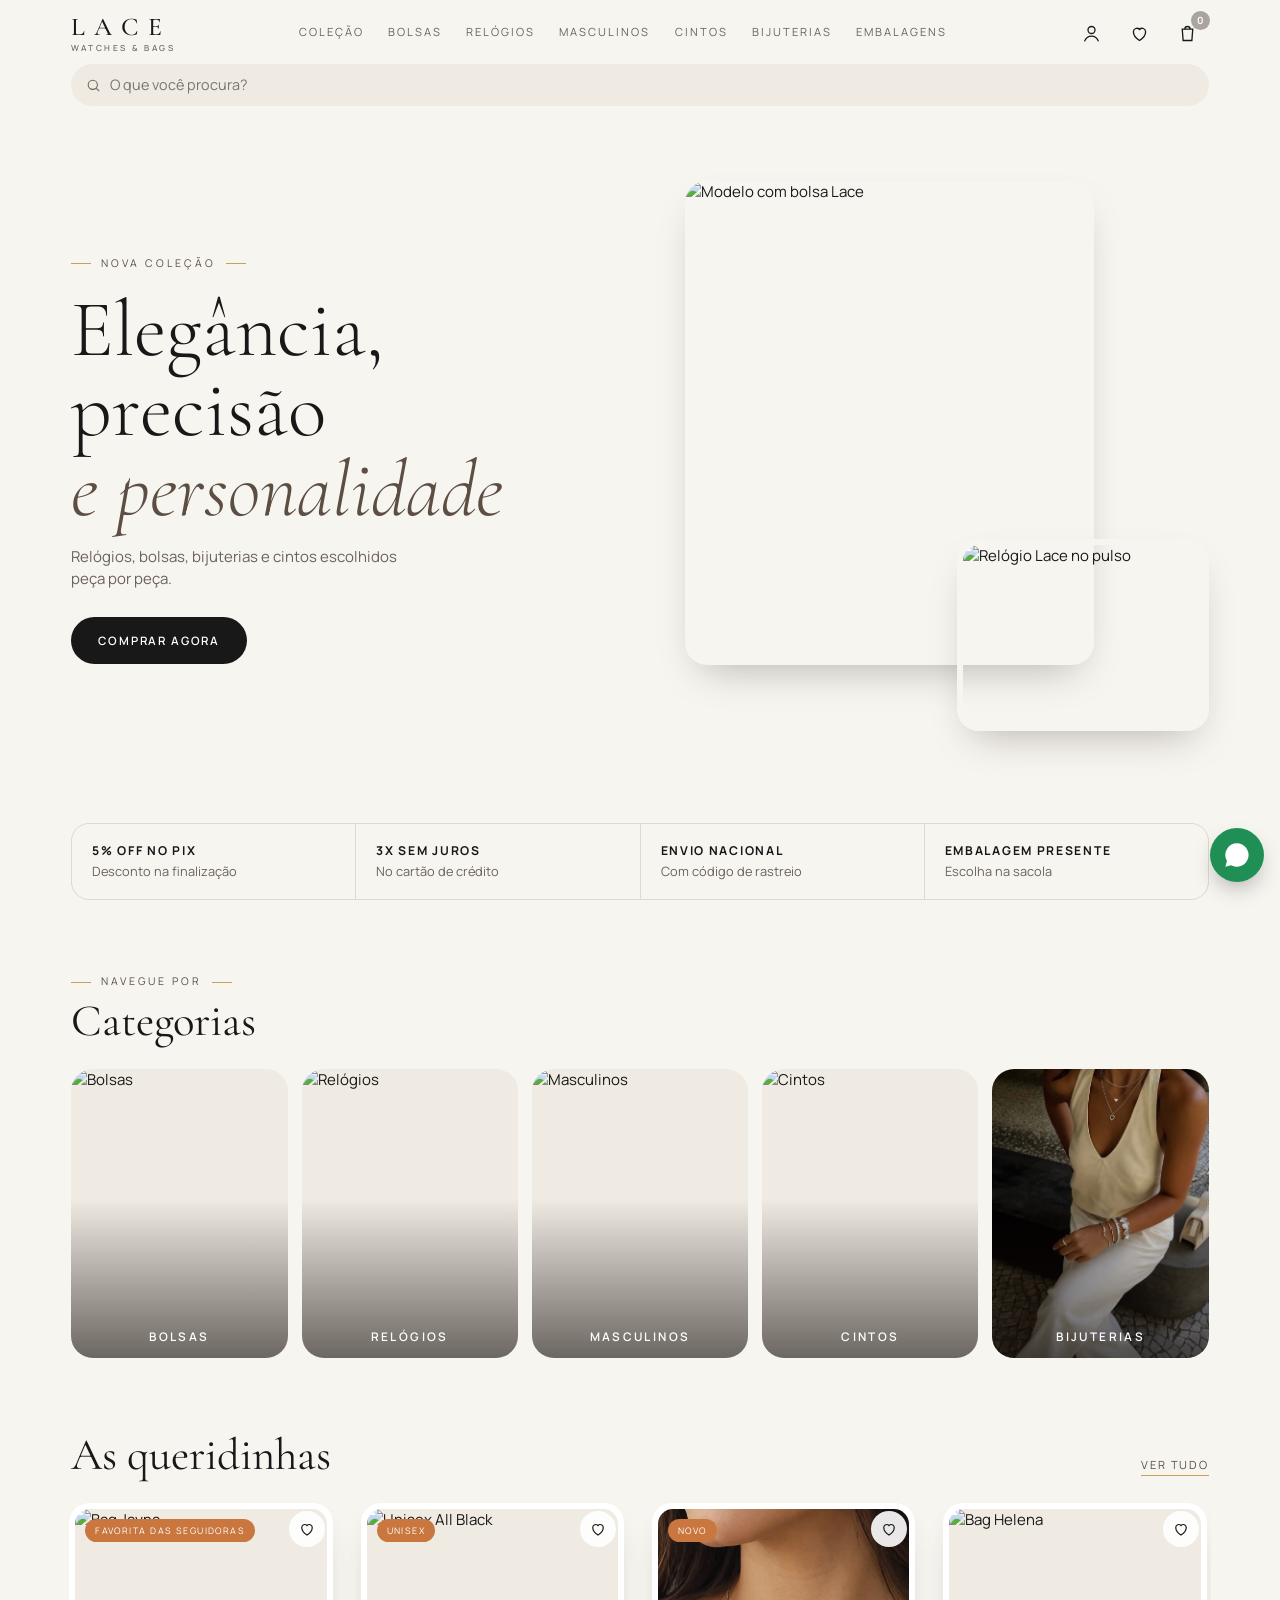
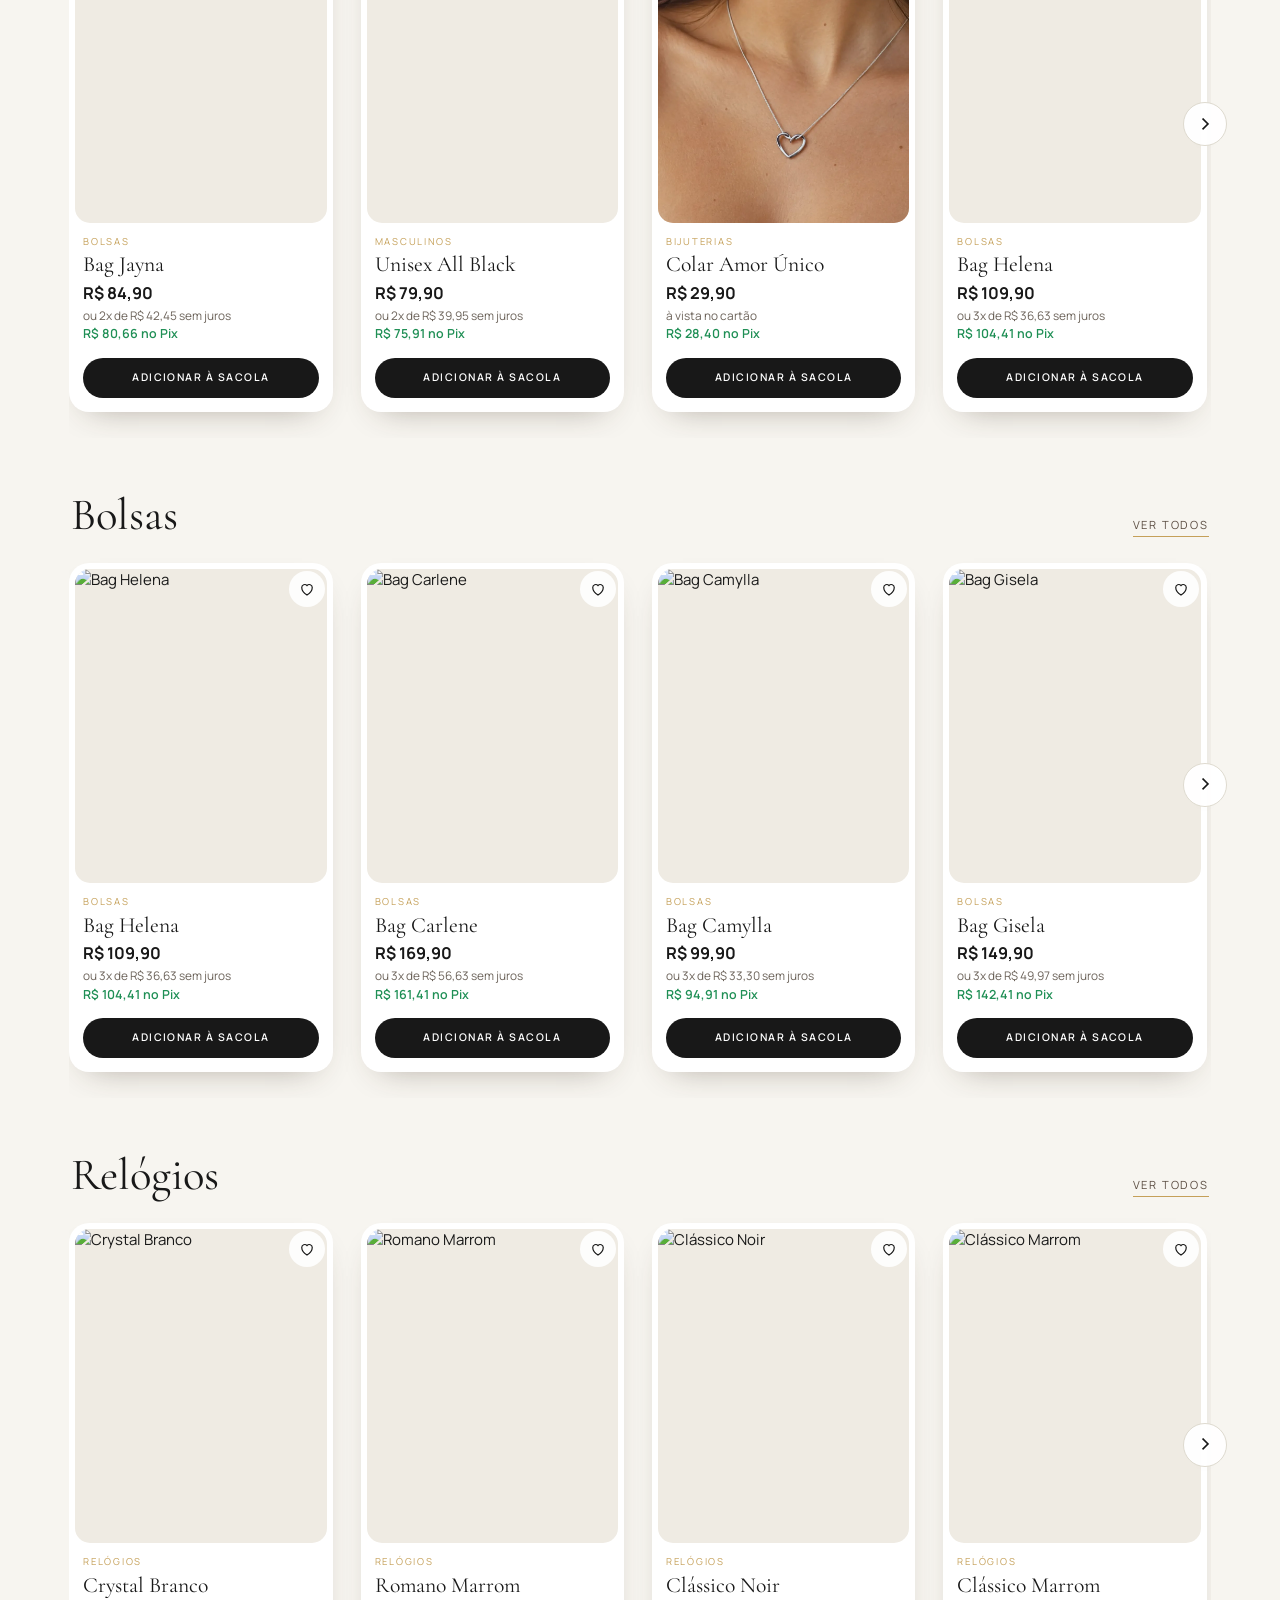
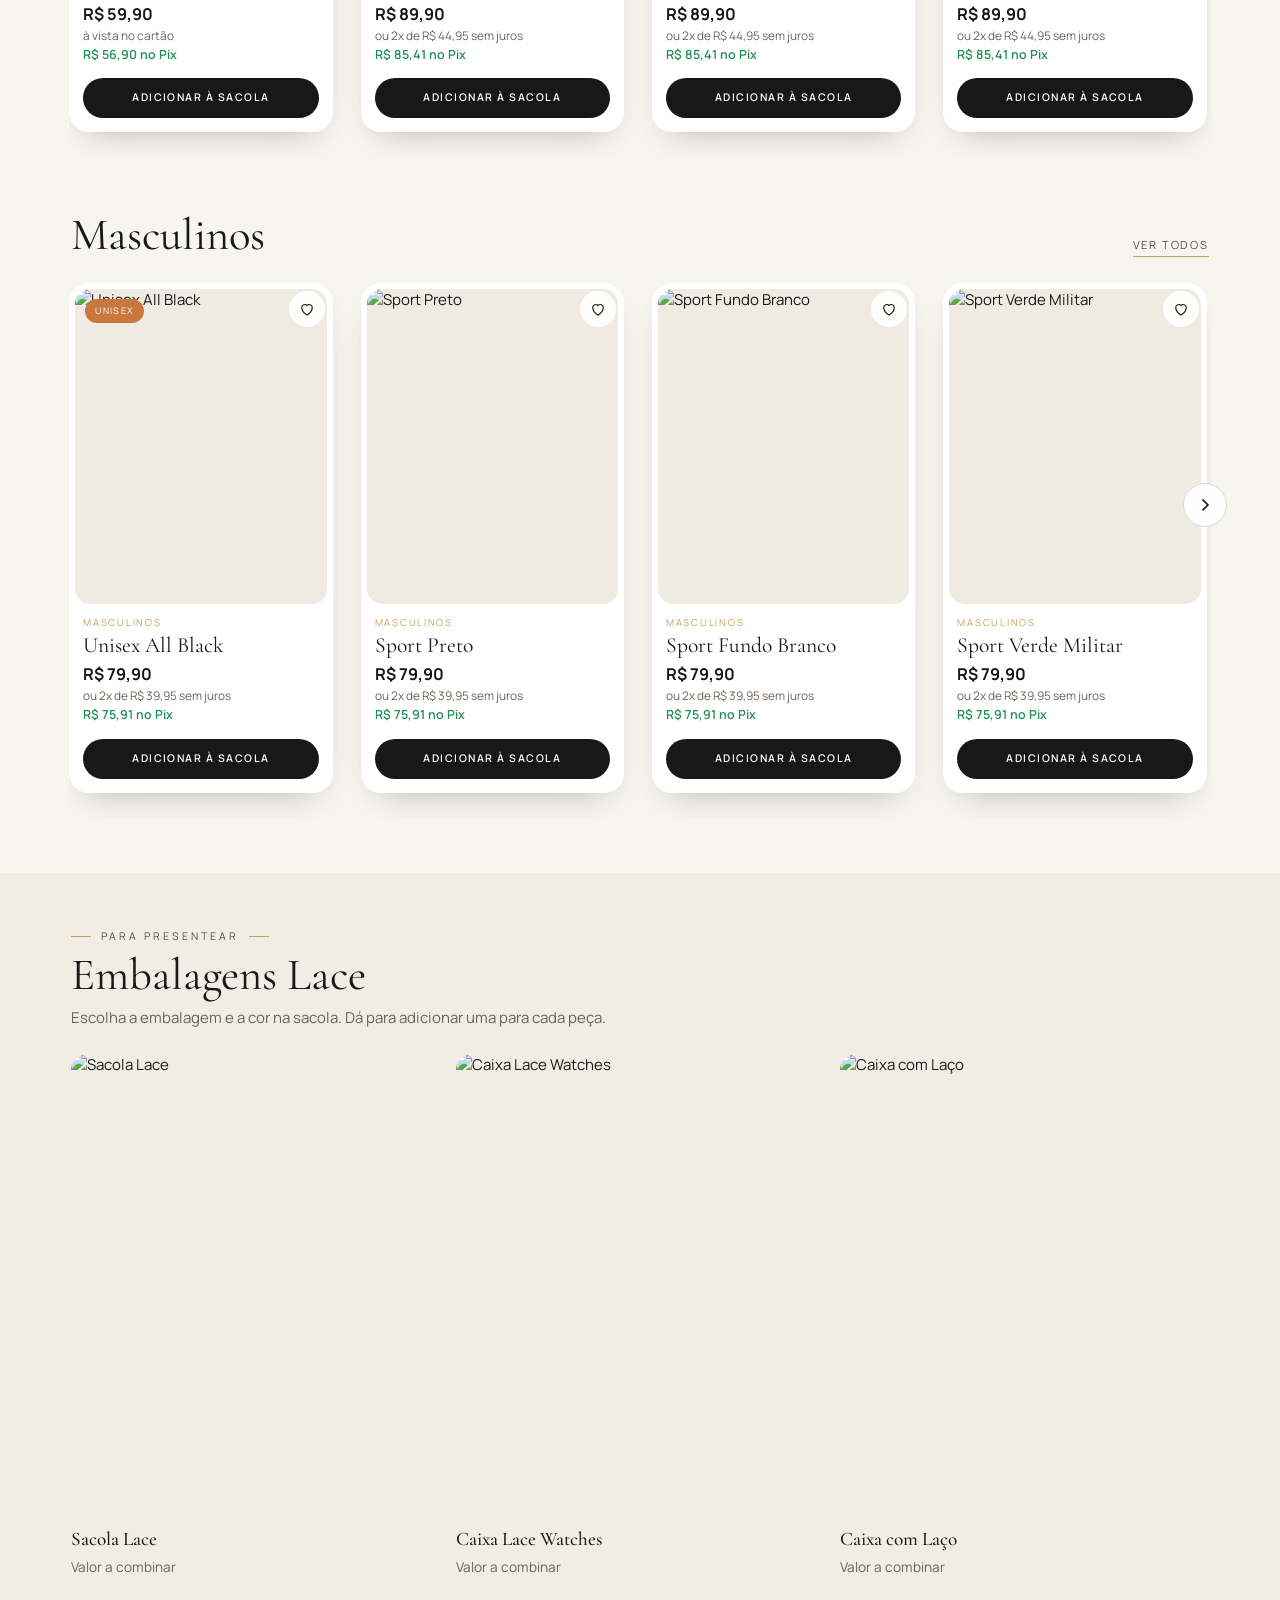
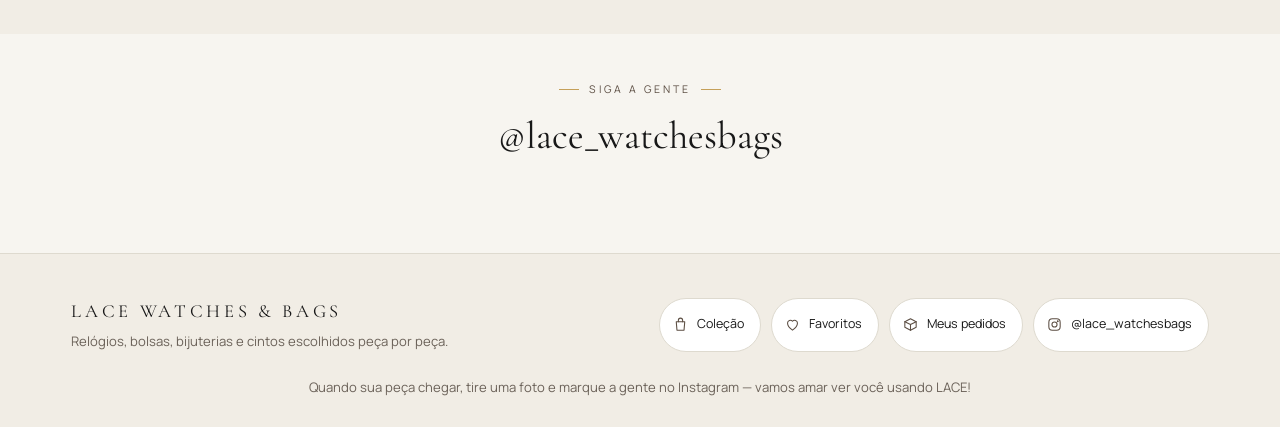
==== commit 31bae050: "Ícone da Lace no navegador e ícones nos links do rodapé Co-Authored-By: Claude Opus 5.5 <noreply@ant" ====
--- a/index.html
+++ b/index.html
@@ -7,12 +7,17 @@
 <meta name="description" content="Lace Watches & Bags — relógios, bolsas e cintos. Pix com desconto, parcelamento e envio para todo o Brasil." />
 <meta name="theme-color" content="#F7F5F0" />
 
+<link rel="icon" href="favicon.ico" sizes="any">
+<link rel="icon" type="image/png" sizes="32x32" href="img/favicon-32.png">
+<link rel="apple-touch-icon" href="img/apple-touch-icon.png">
+<link rel="manifest" href="site.webmanifest">
+<meta name="theme-color" content="#F7F5F0">
 <link rel="preconnect" href="https://fonts.googleapis.com">
 <link rel="preconnect" href="https://fonts.gstatic.com" crossorigin>
 <link href="https://fonts.googleapis.com/css2?family=Cormorant+Garamond:ital,wght@0,300;0,400;0,500;0,600;1,400&family=Manrope:wght@400;500;600;700&display=swap" rel="stylesheet">
 <link rel="stylesheet" href="https://cdnjs.cloudflare.com/ajax/libs/animate.css/4.1.1/animate.min.css" />
 <link rel="stylesheet" href="https://cdn.jsdelivr.net/npm/lenis@1.3.24/dist/lenis.css" />
-<link rel="stylesheet" href="css/style.css" />
+<link rel="stylesheet" href="css/style.css?v=20261105c" />
 </head>
 <body>
 
@@ -55,13 +60,13 @@
   <div class="wrap footer-in">
     <div>
       <div class="brand">Lace Watches &amp; Bags</div>
-      <p>Relógios, bolsas e cintos escolhidos peça por peça.</p>
+      <p>Relógios, bolsas, bijuterias e cintos escolhidos peça por peça.</p>
     </div>
     <div class="footer-links">
-      <a href="#colecao">Coleção</a>
-      <a href="#favoritos">Favoritos</a>
-      <a href="#pedidos">Meus pedidos</a>
-      <a id="instaLink" href="https://www.instagram.com/lace_watchesbags/" target="_blank" rel="noopener">@lace_watchesbags</a>
+      <a href="#colecao"><svg viewBox="0 0 24 24" aria-hidden="true"><path d="M6 8h12l-1 12H7L6 8Z"/><path d="M9 8V6a3 3 0 0 1 6 0v2"/></svg><span>Coleção</span></a>
+      <a href="#favoritos"><svg viewBox="0 0 24 24" aria-hidden="true"><path d="M12 20s-7-4.4-7-10a4 4 0 0 1 7-2.6A4 4 0 0 1 19 10c0 5.6-7 10-7 10Z"/></svg><span>Favoritos</span></a>
+      <a href="#pedidos"><svg viewBox="0 0 24 24" aria-hidden="true"><path d="M4 8l8-4 8 4v8l-8 4-8-4V8Z"/><path d="M4 8l8 4 8-4M12 12v8"/></svg><span>Meus pedidos</span></a>
+      <a id="instaLink" href="https://www.instagram.com/lace_watchesbags/" target="_blank" rel="noopener"><svg viewBox="0 0 24 24" aria-hidden="true"><rect x="4" y="4" width="16" height="16" rx="5"/><circle cx="12" cy="12" r="3.6"/><circle cx="16.6" cy="7.4" r=".6" fill="currentColor"/></svg><span>@lace_watchesbags</span></a>
     </div>
   </div>
   <p class="footer-mini">Quando sua peça chegar, tire uma foto e marque a gente no Instagram — vamos amar ver você usando LACE!</p>
@@ -96,11 +101,11 @@
 <div class="toast" id="toast" hidden></div>
 
 <script src="https://cdnjs.cloudflare.com/ajax/libs/qrcode-generator/1.4.4/qrcode.min.js"></script>
-<script src="js/firebase-config.js"></script>
-<script src="js/db.js"></script>
-<script src="js/pix.js"></script>
+<script src="js/firebase-config.js?v=20261105c"></script>
+<script src="js/db.js?v=20261105c"></script>
+<script src="js/pix.js?v=20261105c"></script>
 <script src="https://cdn.jsdelivr.net/npm/lenis@1.3.24/dist/lenis.min.js"></script>
-<script src="js/motion.js"></script>
-<script src="js/app.js"></script>
+<script src="js/motion.js?v=20261105c"></script>
+<script src="js/app.js?v=20261105c"></script>
 </body>
 </html>
--- a/css/style.css
+++ b/css/style.css
@@ -417,3 +417,8 @@
 .toolbar > *{ min-width:0; max-width:100%; }
 .toast{ width:max-content; max-width:calc(100vw - 32px); }
 .toast > span:first-child{ min-width:0; }
+/* rodapé com ícones */
+.footer-links{ gap:10px; }
+.footer-links a{ display:inline-flex; align-items:center; gap:8px; border:1px solid var(--line); border-bottom:1px solid var(--line); background:var(--panel); border-radius:999px; padding:9px 16px 9px 12px; transition:border-color .25s, color .25s, transform .25s; }
+.footer-links a:hover{ border-color:var(--gold); color:var(--brown); transform:translateY(-1px); }
+.footer-links svg{ width:17px; height:17px; fill:none; stroke:currentColor; stroke-width:1.5; stroke-linecap:round; stroke-linejoin:round; flex:none; color:var(--brown); }
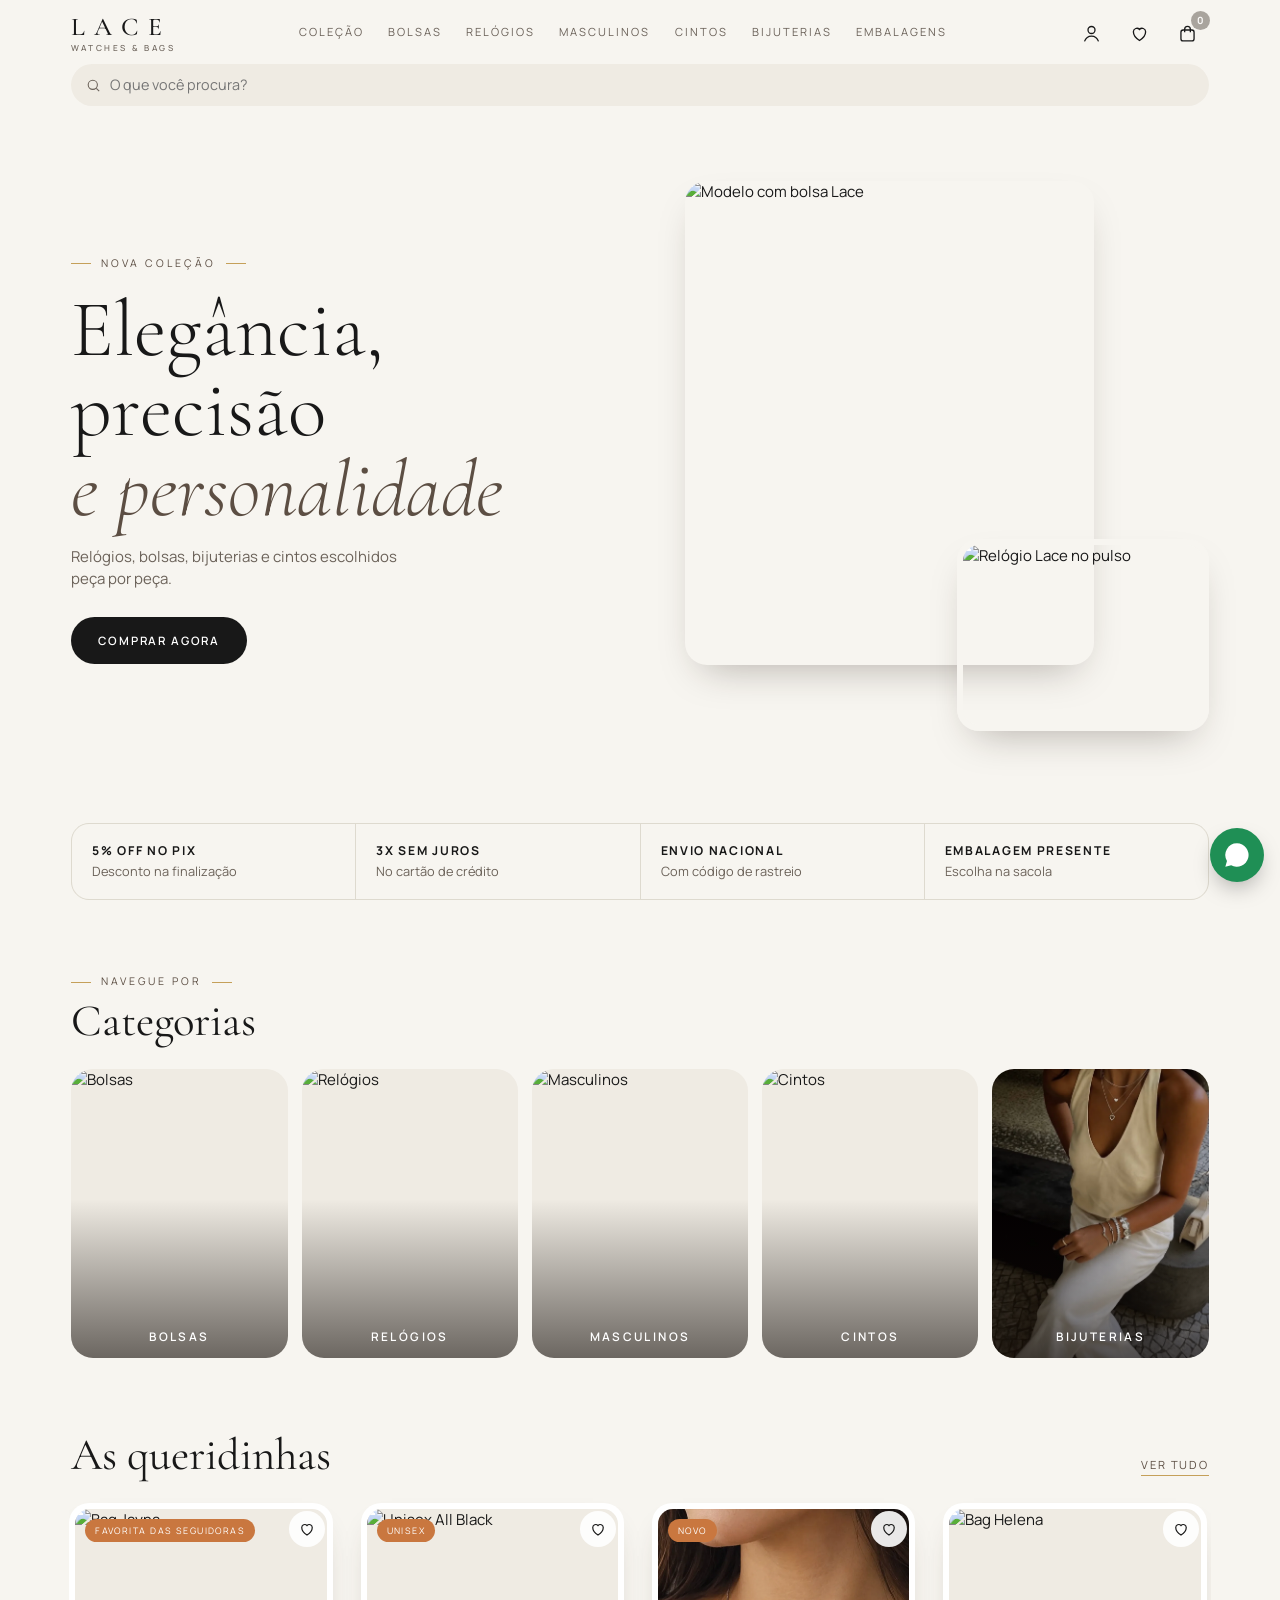
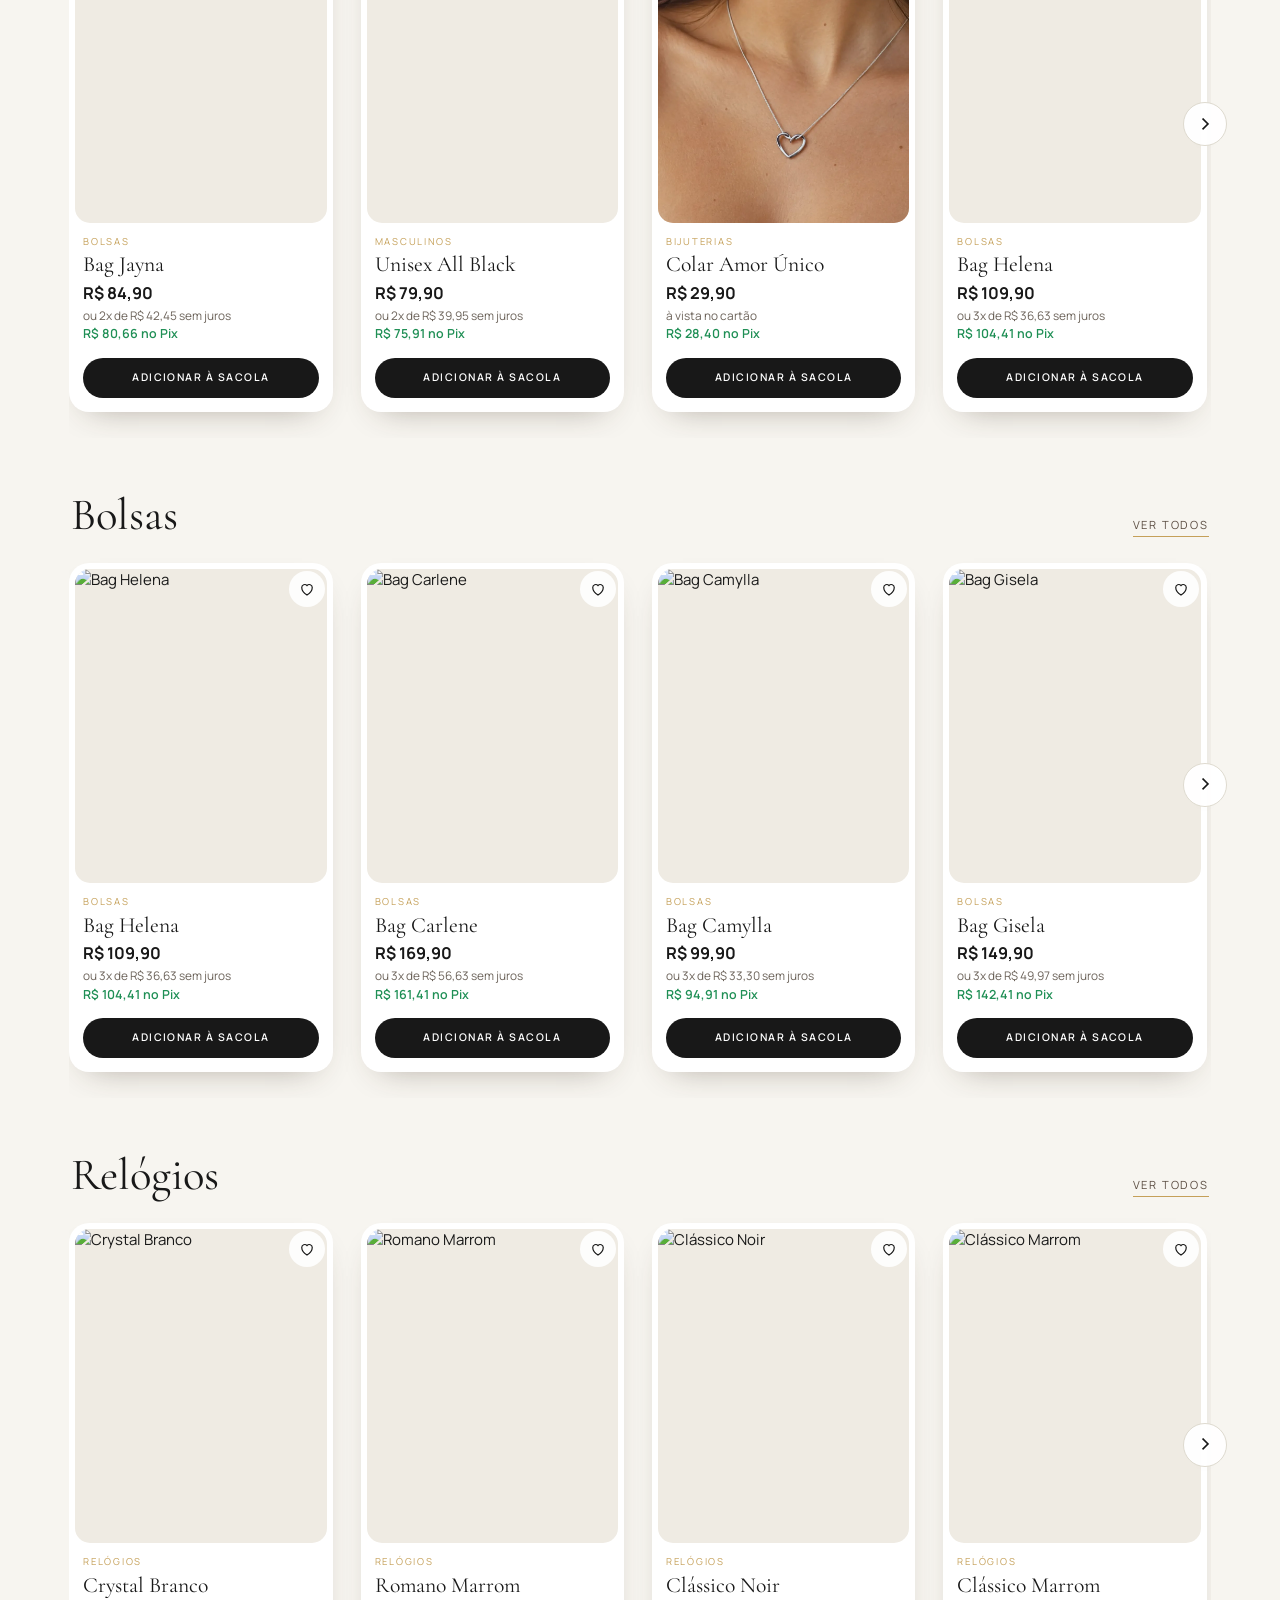
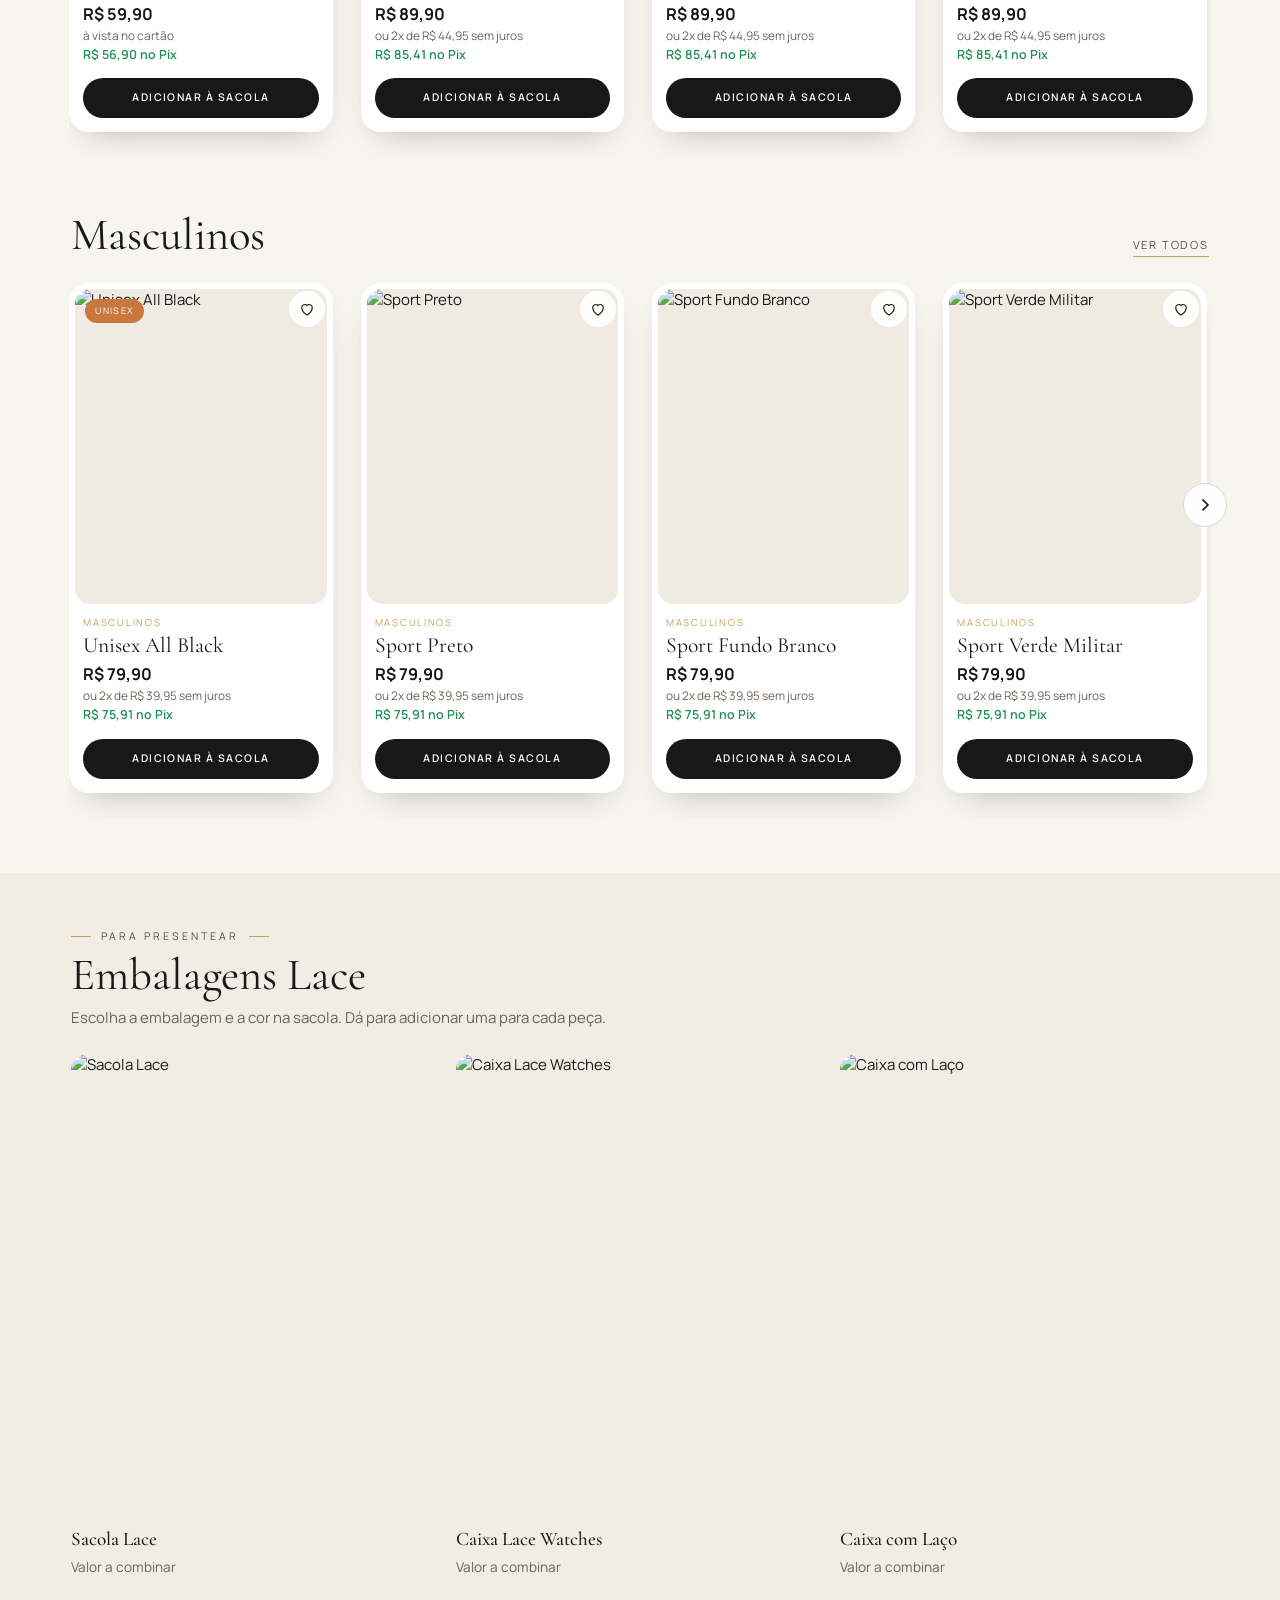
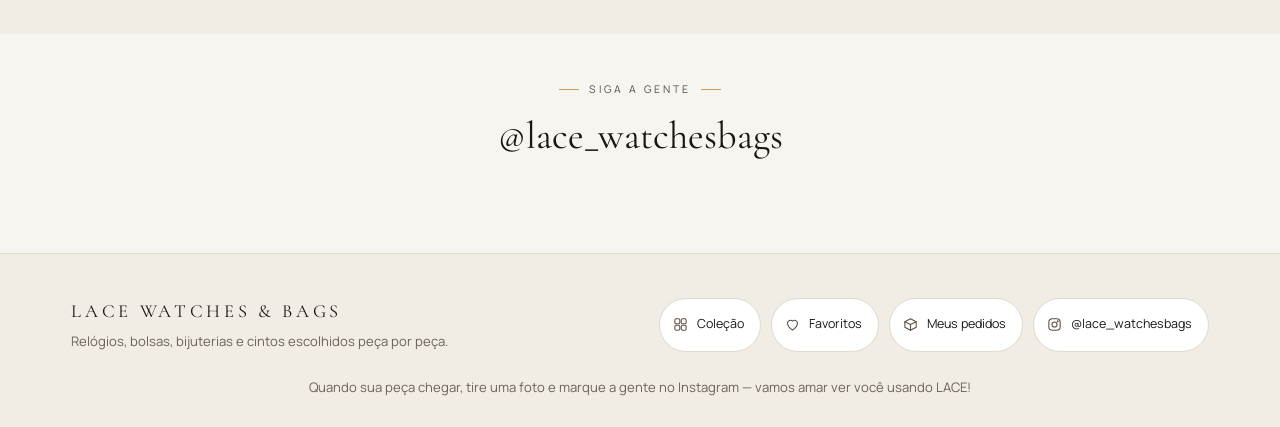
==== commit b6c1c98d: "Ícone da sacola redesenhado e grade para Coleção Co-Authored-By: Claude Opus 5.5 <noreply@anthropic." ====
--- a/index.html
+++ b/index.html
@@ -17,7 +17,7 @@
 <link href="https://fonts.googleapis.com/css2?family=Cormorant+Garamond:ital,wght@0,300;0,400;0,500;0,600;1,400&family=Manrope:wght@400;500;600;700&display=swap" rel="stylesheet">
 <link rel="stylesheet" href="https://cdnjs.cloudflare.com/ajax/libs/animate.css/4.1.1/animate.min.css" />
 <link rel="stylesheet" href="https://cdn.jsdelivr.net/npm/lenis@1.3.24/dist/lenis.css" />
-<link rel="stylesheet" href="css/style.css?v=20261105c" />
+<link rel="stylesheet" href="css/style.css?v=20261105d" />
 </head>
 <body>
 
@@ -39,7 +39,7 @@
         <span class="mini-count" id="favCount" hidden>0</span>
       </a>
       <button class="icon-btn cart-btn" id="cartBtn" aria-label="Abrir sacola">
-        <svg viewBox="0 0 24 24" fill="none" stroke="currentColor" stroke-width="1.5"><path d="M6 7h12l-1 13H7L6 7Z"/><path d="M9 7a3 3 0 0 1 6 0"/></svg>
+        <svg viewBox="0 0 24 24" fill="none" stroke="currentColor" stroke-width="1.5"><rect x="4.5" y="8" width="15" height="12.5" rx="2.5"/><path d="M8.75 10.5V7a3.25 3.25 0 0 1 6.5 0v3.5"/></svg>
         <span class="cart-count" id="cartCount">0</span>
       </button>
     </div>
@@ -63,7 +63,7 @@
       <p>Relógios, bolsas, bijuterias e cintos escolhidos peça por peça.</p>
     </div>
     <div class="footer-links">
-      <a href="#colecao"><svg viewBox="0 0 24 24" aria-hidden="true"><path d="M6 8h12l-1 12H7L6 8Z"/><path d="M9 8V6a3 3 0 0 1 6 0v2"/></svg><span>Coleção</span></a>
+      <a href="#colecao"><svg viewBox="0 0 24 24" aria-hidden="true"><rect x="4" y="4" width="7" height="7" rx="2"/><rect x="13" y="4" width="7" height="7" rx="2"/><rect x="4" y="13" width="7" height="7" rx="2"/><rect x="13" y="13" width="7" height="7" rx="2"/></svg><span>Coleção</span></a>
       <a href="#favoritos"><svg viewBox="0 0 24 24" aria-hidden="true"><path d="M12 20s-7-4.4-7-10a4 4 0 0 1 7-2.6A4 4 0 0 1 19 10c0 5.6-7 10-7 10Z"/></svg><span>Favoritos</span></a>
       <a href="#pedidos"><svg viewBox="0 0 24 24" aria-hidden="true"><path d="M4 8l8-4 8 4v8l-8 4-8-4V8Z"/><path d="M4 8l8 4 8-4M12 12v8"/></svg><span>Meus pedidos</span></a>
       <a id="instaLink" href="https://www.instagram.com/lace_watchesbags/" target="_blank" rel="noopener"><svg viewBox="0 0 24 24" aria-hidden="true"><rect x="4" y="4" width="16" height="16" rx="5"/><circle cx="12" cy="12" r="3.6"/><circle cx="16.6" cy="7.4" r=".6" fill="currentColor"/></svg><span>@lace_watchesbags</span></a>
@@ -101,11 +101,11 @@
 <div class="toast" id="toast" hidden></div>
 
 <script src="https://cdnjs.cloudflare.com/ajax/libs/qrcode-generator/1.4.4/qrcode.min.js"></script>
-<script src="js/firebase-config.js?v=20261105c"></script>
-<script src="js/db.js?v=20261105c"></script>
-<script src="js/pix.js?v=20261105c"></script>
+<script src="js/firebase-config.js?v=20261105d"></script>
+<script src="js/db.js?v=20261105d"></script>
+<script src="js/pix.js?v=20261105d"></script>
 <script src="https://cdn.jsdelivr.net/npm/lenis@1.3.24/dist/lenis.min.js"></script>
-<script src="js/motion.js?v=20261105c"></script>
-<script src="js/app.js?v=20261105c"></script>
+<script src="js/motion.js?v=20261105d"></script>
+<script src="js/app.js?v=20261105e"></script>
 </body>
 </html>
